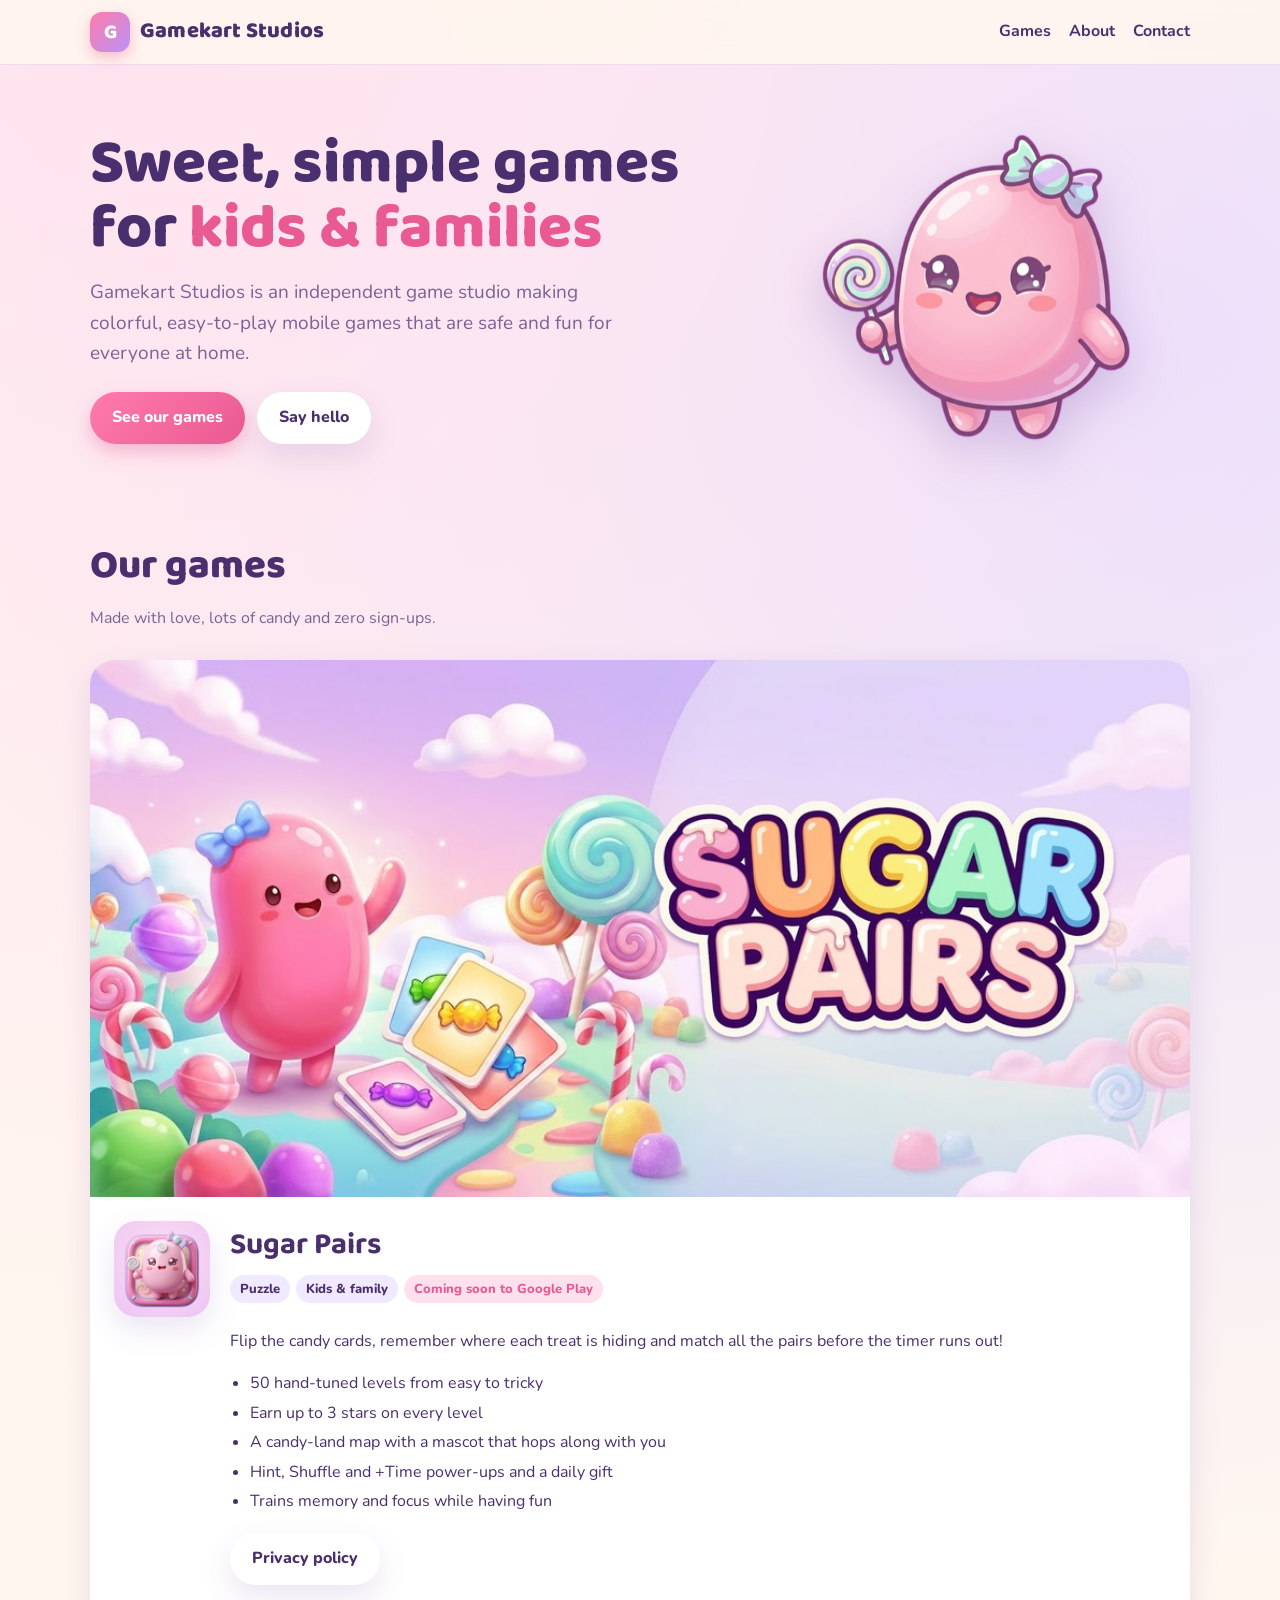
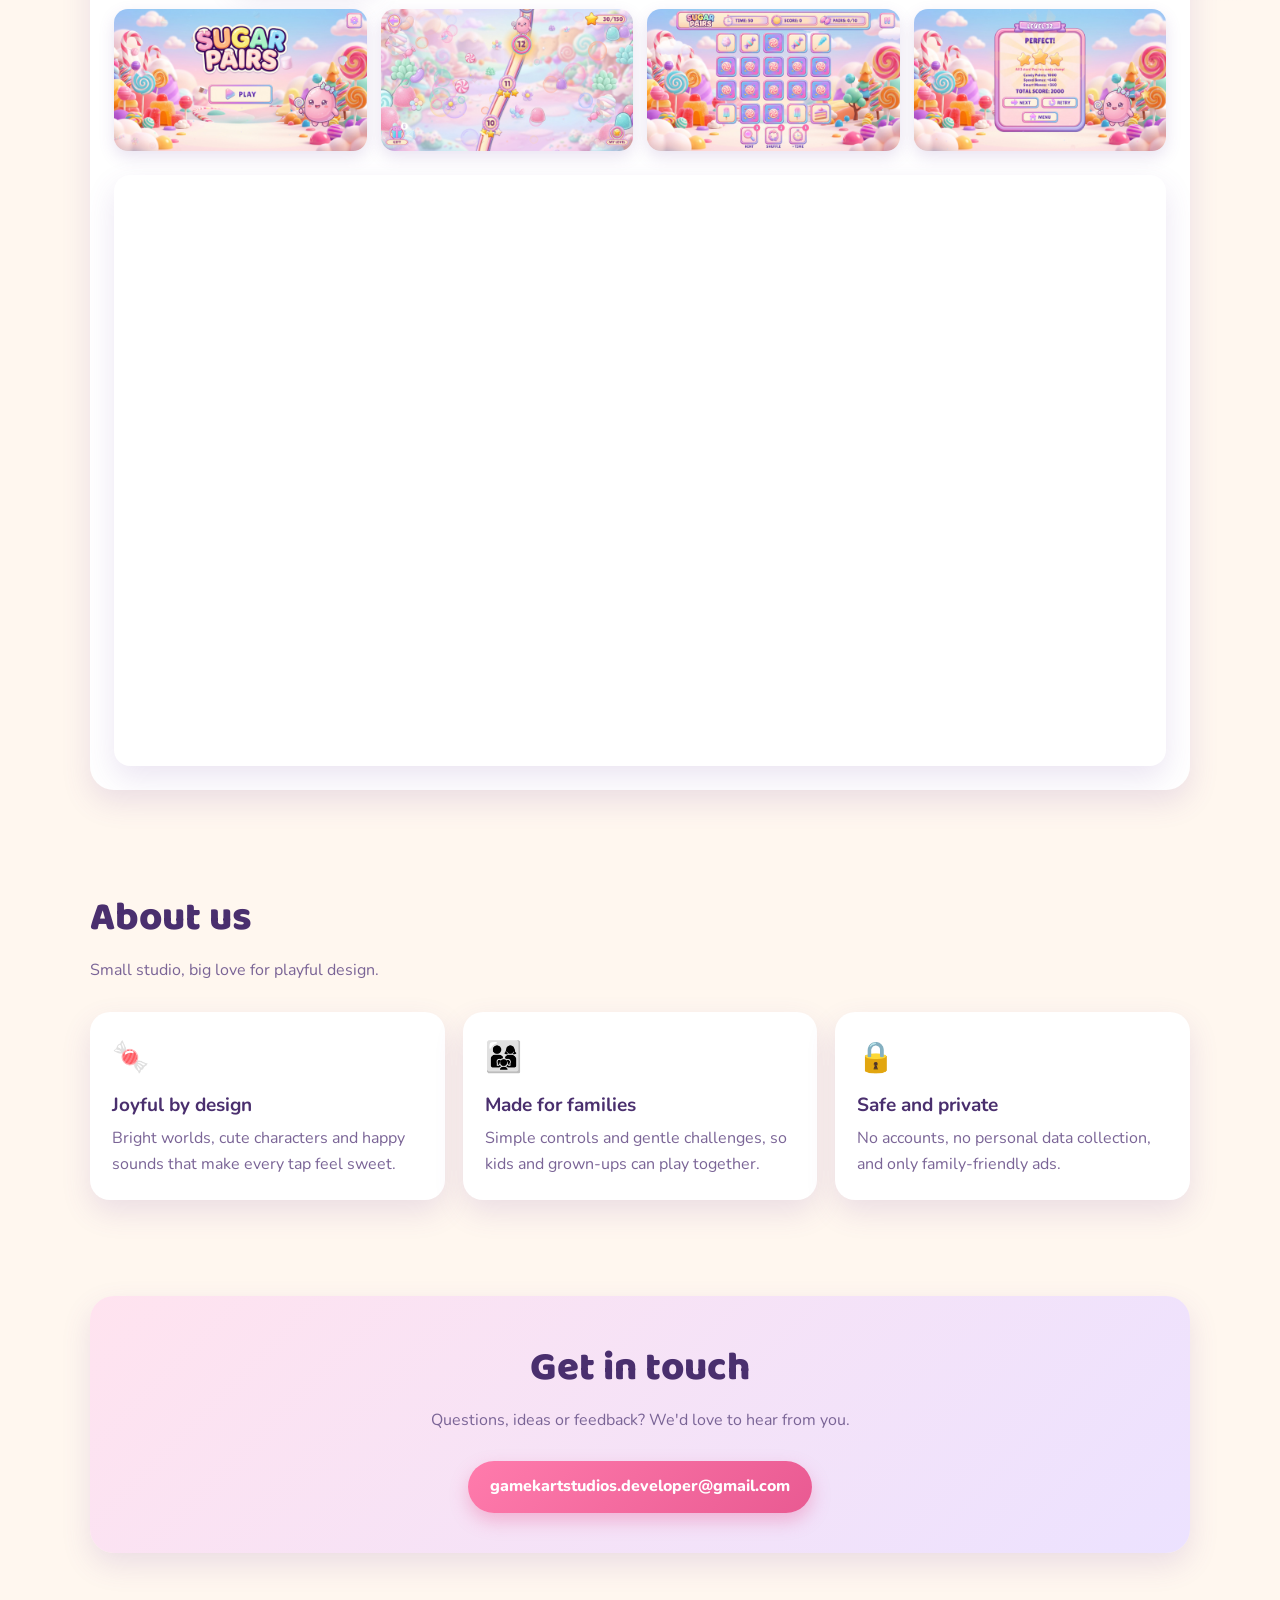
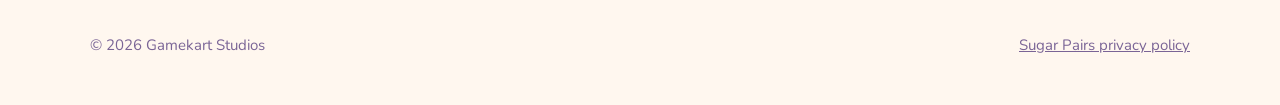
==== index.html @ 2fb1c18a "Gamekart Studios website: home, Sugar Pairs privacy policy, app-ads.txt" ====
<!doctype html>
<html lang="en">
<head>
  <meta charset="utf-8">
  <meta name="viewport" content="width=device-width, initial-scale=1">
  <title>Gamekart Studios – Sweet, simple games for families</title>
  <meta name="description" content="Gamekart Studios makes colorful, kid-friendly mobile games. Meet Sugar Pairs, a candy memory-matching game for the whole family.">
  <link rel="icon" type="image/png" href="assets/img/favicon.png">
  <link rel="preconnect" href="https://fonts.googleapis.com">
  <link rel="preconnect" href="https://fonts.gstatic.com" crossorigin>
  <link href="https://fonts.googleapis.com/css2?family=Baloo+2:wght@700;800&family=Nunito:wght@400;600;700;800&display=swap" rel="stylesheet">
  <link rel="stylesheet" href="assets/styles.css">
</head>
<body>
  <header class="site-header">
    <div class="wrap">
      <a class="brand" href="./">
        <span class="brand-mark">G</span>
        <span class="brand-name">Gamekart Studios</span>
      </a>
      <nav class="nav">
        <a href="#games">Games</a>
        <a href="#about">About</a>
        <a href="#contact">Contact</a>
      </nav>
    </div>
  </header>

  <main>
    <section class="hero">
      <div class="wrap">
        <div>
          <h1>Sweet, simple games for <span>kids &amp; families</span></h1>
          <p>Gamekart Studios is an independent game studio making colorful, easy-to-play mobile games that are safe and fun for everyone at home.</p>
          <div class="btn-row">
            <a class="btn" href="#games">See our games</a>
            <a class="btn ghost" href="#contact">Say hello</a>
          </div>
        </div>
        <img class="hero-mascot" src="assets/img/mascot.png" alt="The Sugar Pairs mascot, a cute pink candy character holding a lollipop">
      </div>
    </section>

    <section id="games">
      <div class="wrap">
        <h2 class="section-title">Our games</h2>
        <p class="section-sub">Made with love, lots of candy and zero sign-ups.</p>

        <article class="game-card">
          <img class="game-banner" src="assets/img/sugar-pairs-banner.jpg" alt="Sugar Pairs banner with the mascot in a candy land">
          <div class="game-body">
            <img class="game-icon" src="assets/img/sugar-pairs-icon.png" alt="Sugar Pairs app icon">
            <div>
              <h3>Sugar Pairs</h3>
              <span class="tag">Puzzle</span><span class="tag">Kids &amp; family</span><span class="tag soon">Coming soon to Google Play</span>
              <p>Flip the candy cards, remember where each treat is hiding and match all the pairs before the timer runs out!</p>
              <ul class="features">
                <li>50 hand-tuned levels from easy to tricky</li>
                <li>Earn up to 3 stars on every level</li>
                <li>A candy-land map with a mascot that hops along with you</li>
                <li>Hint, Shuffle and +Time power-ups and a daily gift</li>
                <li>Trains memory and focus while having fun</li>
              </ul>
              <div class="btn-row">
                <a class="btn ghost" href="sugar-pairs/privacy.html">Privacy policy</a>
              </div>
            </div>
          </div>
          <div class="shots">
            <img src="assets/img/01_MainMenu.jpg" alt="Sugar Pairs main menu" loading="lazy">
            <img src="assets/img/02_LevelMap.jpg" alt="Sugar Pairs level map" loading="lazy">
            <img src="assets/img/03_Gameplay.jpg" alt="Sugar Pairs gameplay with candy cards" loading="lazy">
            <img src="assets/img/05_ThreeStars.jpg" alt="Sugar Pairs three-star result screen" loading="lazy">
          </div>
          <div class="video">
            <div class="video-frame">
              <iframe src="https://www.youtube-nocookie.com/embed/mFRO_z-AUHQ" title="Sugar Pairs gameplay trailer" loading="lazy" allow="accelerometer; encrypted-media; gyroscope; picture-in-picture" allowfullscreen></iframe>
            </div>
          </div>
        </article>
      </div>
    </section>

    <section id="about">
      <div class="wrap">
        <h2 class="section-title">About us</h2>
        <p class="section-sub">Small studio, big love for playful design.</p>
        <div class="cards">
          <div class="mini-card">
            <div class="emoji">🍬</div>
            <h4>Joyful by design</h4>
            <p>Bright worlds, cute characters and happy sounds that make every tap feel sweet.</p>
          </div>
          <div class="mini-card">
            <div class="emoji">👨‍👩‍👧</div>
            <h4>Made for families</h4>
            <p>Simple controls and gentle challenges, so kids and grown-ups can play together.</p>
          </div>
          <div class="mini-card">
            <div class="emoji">🔒</div>
            <h4>Safe and private</h4>
            <p>No accounts, no personal data collection, and only family-friendly ads.</p>
          </div>
        </div>
      </div>
    </section>

    <section id="contact">
      <div class="wrap">
        <div class="contact">
          <h2 class="section-title">Get in touch</h2>
          <p class="section-sub">Questions, ideas or feedback? We'd love to hear from you.</p>
          <a class="btn" href="mailto:gamekartstudios.developer@gmail.com">gamekartstudios.developer@gmail.com</a>
        </div>
      </div>
    </section>
  </main>

  <footer class="site-footer">
    <div class="wrap">
      <span>© <span id="year">2026</span> Gamekart Studios</span>
      <span><a href="sugar-pairs/privacy.html">Sugar Pairs privacy policy</a></span>
    </div>
  </footer>
  <script>document.getElementById("year").textContent = new Date().getFullYear();</script>
</body>
</html>
---- assets/styles.css ----
/* Gamekart Studios — candy palette taken from Sugar Pairs */
:root {
  --cream: #fff7ef;
  --card: #ffffff;
  --ink: #4a2f6e;
  --ink-soft: #7a6496;
  --pink: #ff7bac;
  --pink-deep: #e95a92;
  --lilac: #b993f5;
  --mint: #8fe3cf;
  --sky: #9fd3ff;
  --shadow: 0 12px 30px rgba(110, 70, 160, 0.14);
  --radius: 24px;
}

* { box-sizing: border-box; }

html { scroll-behavior: smooth; }

body {
  margin: 0;
  font-family: "Nunito", system-ui, -apple-system, "Segoe UI", sans-serif;
  color: var(--ink);
  background:
    radial-gradient(circle at 10% 0%, #ffe3ef 0, transparent 40%),
    radial-gradient(circle at 90% 10%, #e9defd 0, transparent 40%),
    var(--cream);
  line-height: 1.6;
}

img { max-width: 100%; display: block; }

a { color: var(--pink-deep); }

.wrap { width: min(1100px, 100% - 32px); margin: 0 auto; }

/* Header */
.site-header {
  position: sticky; top: 0; z-index: 10;
  background: rgba(255, 247, 239, 0.85);
  backdrop-filter: blur(8px);
  border-bottom: 1px solid rgba(185, 147, 245, 0.25);
}
.site-header .wrap { display: flex; align-items: center; justify-content: space-between; gap: 16px; padding: 12px 0; }
.brand { display: flex; align-items: center; gap: 10px; text-decoration: none; color: var(--ink); }
.brand-mark {
  width: 40px; height: 40px; border-radius: 12px;
  background: linear-gradient(135deg, var(--pink), var(--lilac));
  display: grid; place-items: center; color: #fff;
  font-family: "Baloo 2", "Nunito", sans-serif; font-weight: 800; font-size: 20px;
  box-shadow: 0 6px 14px rgba(233, 90, 146, 0.35);
}
.brand-name { font-family: "Baloo 2", "Nunito", sans-serif; font-weight: 800; font-size: 22px; letter-spacing: 0.2px; }
.nav { display: flex; gap: 18px; flex-wrap: wrap; }
.nav a { color: var(--ink); text-decoration: none; font-weight: 700; }
.nav a:hover { color: var(--pink-deep); }

/* Hero */
.hero { padding: 64px 0 40px; }
.hero .wrap { display: grid; grid-template-columns: 1.2fr 0.8fr; align-items: center; gap: 32px; }
.hero h1 {
  font-family: "Baloo 2", "Nunito", sans-serif; font-weight: 800;
  font-size: clamp(36px, 6vw, 62px); line-height: 1.05; margin: 0 0 16px;
}
.hero h1 span { color: var(--pink-deep); }
.hero p { font-size: 19px; color: var(--ink-soft); margin: 0 0 24px; max-width: 540px; }
.hero-mascot { justify-self: center; width: min(320px, 70vw); animation: bob 3.2s ease-in-out infinite; filter: drop-shadow(0 18px 24px rgba(110, 70, 160, 0.25)); }
@keyframes bob { 0%, 100% { transform: translateY(0) rotate(-2deg); } 50% { transform: translateY(-12px) rotate(2deg); } }

.btn {
  display: inline-flex; align-items: center; gap: 8px;
  padding: 13px 22px; border-radius: 999px; text-decoration: none; font-weight: 800;
  background: linear-gradient(135deg, var(--pink), var(--pink-deep)); color: #fff;
  box-shadow: 0 8px 18px rgba(233, 90, 146, 0.35);
}
.btn.ghost { background: #fff; color: var(--ink); box-shadow: var(--shadow); }
.btn-row { display: flex; gap: 12px; flex-wrap: wrap; }

/* Sections */
section { padding: 48px 0; }
.section-title { font-family: "Baloo 2", "Nunito", sans-serif; font-weight: 800; font-size: clamp(28px, 4vw, 40px); margin: 0 0 8px; }
.section-sub { color: var(--ink-soft); margin: 0 0 28px; }

/* Game card */
.game-card {
  background: var(--card); border-radius: var(--radius); box-shadow: var(--shadow);
  overflow: hidden;
}
.game-banner { width: 100%; aspect-ratio: 1024 / 500; object-fit: cover; }
.game-body { padding: 24px; display: grid; grid-template-columns: auto 1fr; gap: 20px; align-items: start; }
.game-icon { width: 96px; height: 96px; border-radius: 22px; box-shadow: var(--shadow); }
.game-body h3 { font-family: "Baloo 2", "Nunito", sans-serif; font-size: 30px; margin: 0; }
.tag { display: inline-block; font-size: 13px; font-weight: 800; padding: 4px 10px; border-radius: 999px; background: #f1e9ff; color: var(--ink); margin: 6px 6px 10px 0; }
.tag.soon { background: #ffe1ee; color: var(--pink-deep); }
.features { margin: 8px 0 18px; padding-left: 20px; }
.features li { margin: 4px 0; }

.shots { display: grid; grid-template-columns: repeat(4, 1fr); gap: 14px; padding: 0 24px 24px; }
.shots img { border-radius: 14px; box-shadow: 0 6px 16px rgba(110, 70, 160, 0.15); aspect-ratio: 16 / 9; object-fit: cover; }

.video { padding: 0 24px 24px; }
.video-frame { position: relative; width: 100%; aspect-ratio: 16 / 9; border-radius: 16px; overflow: hidden; box-shadow: var(--shadow); }
.video-frame iframe { position: absolute; inset: 0; width: 100%; height: 100%; border: 0; }

/* About / contact */
.cards { display: grid; grid-template-columns: repeat(3, 1fr); gap: 18px; }
.mini-card { background: var(--card); border-radius: 20px; padding: 22px; box-shadow: var(--shadow); }
.mini-card .emoji { font-size: 30px; }
.mini-card h4 { margin: 8px 0 6px; font-size: 19px; }
.mini-card p { margin: 0; color: var(--ink-soft); }

.contact { text-align: center; background: linear-gradient(135deg, #ffe3ef, #ece2ff); border-radius: var(--radius); padding: 40px 24px; box-shadow: var(--shadow); }

/* Policy page */
.policy { background: var(--card); border-radius: var(--radius); box-shadow: var(--shadow); padding: clamp(22px, 4vw, 44px); margin: 40px auto; max-width: 860px; }
.policy h1 { font-family: "Baloo 2", "Nunito", sans-serif; margin-top: 0; line-height: 1.15; }
.policy h2 { font-size: 21px; margin: 28px 0 8px; }
.policy .updated { color: var(--ink-soft); margin-top: -8px; }

/* Footer */
.site-footer { padding: 32px 0 48px; color: var(--ink-soft); font-size: 15px; }
.site-footer .wrap { display: flex; justify-content: space-between; gap: 12px; flex-wrap: wrap; }
.site-footer a { color: var(--ink-soft); }

@media (max-width: 820px) {
  .hero { padding-top: 36px; }
  .hero .wrap { grid-template-columns: 1fr; text-align: center; }
  .hero p { margin-left: auto; margin-right: auto; }
  .btn-row { justify-content: center; }
  .hero-mascot { order: -1; width: min(220px, 60vw); }
  .shots { grid-template-columns: repeat(2, 1fr); }
  .cards { grid-template-columns: 1fr; }
  .game-body { grid-template-columns: 1fr; }
  .nav { gap: 12px; font-size: 15px; }
}
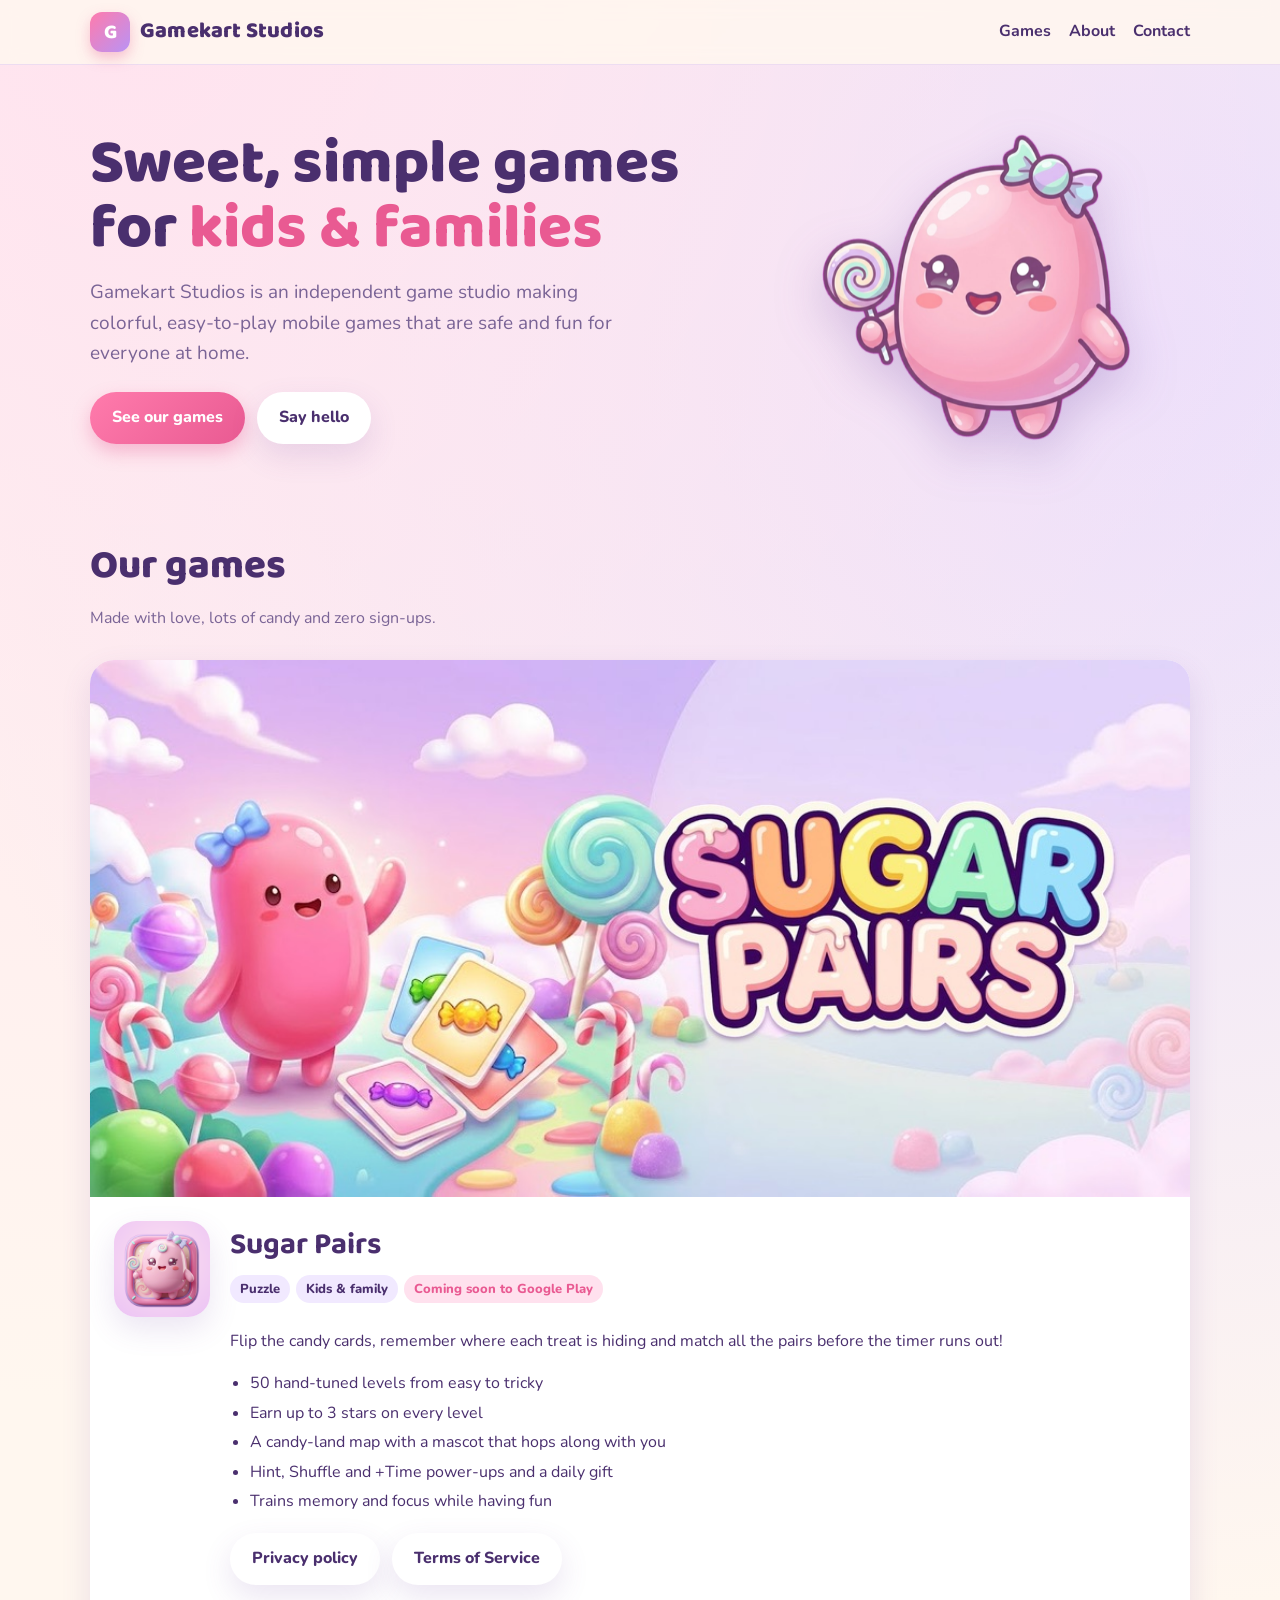
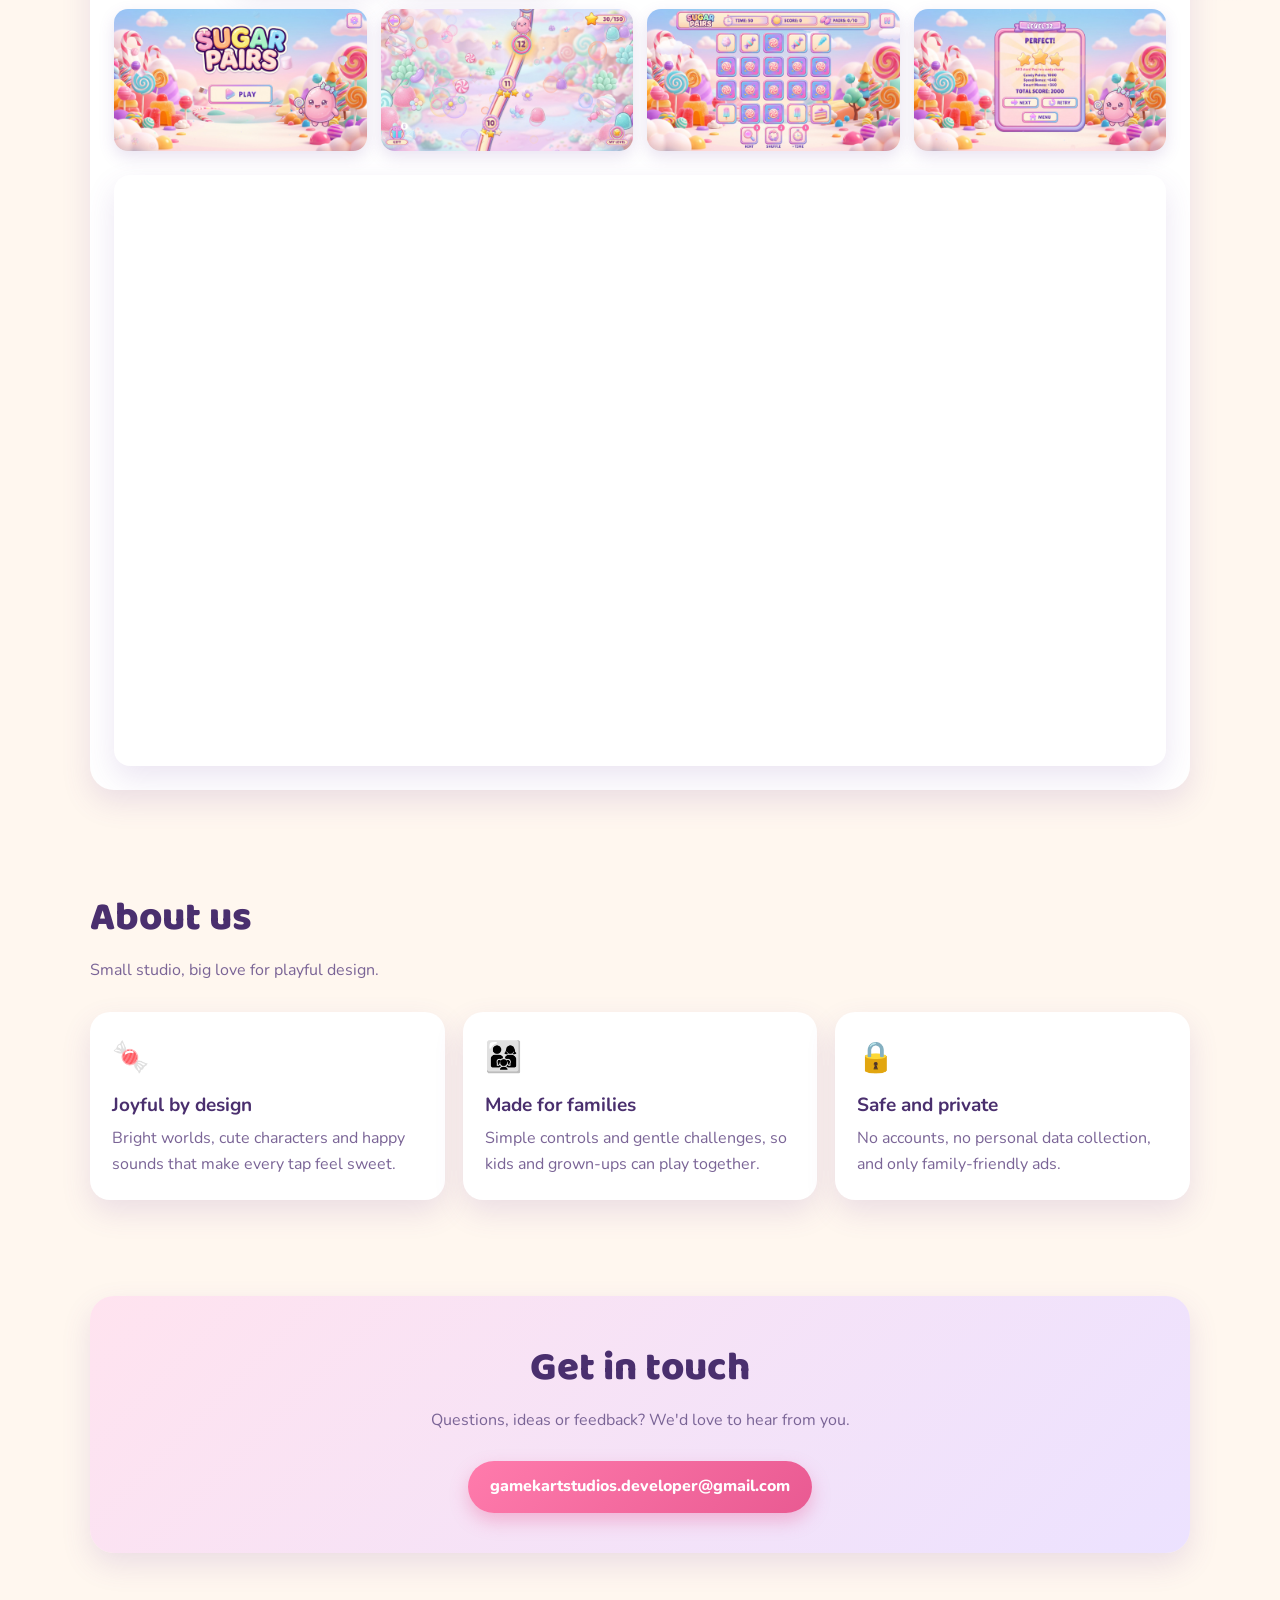
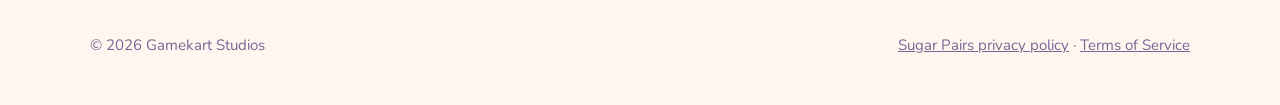
==== commit 7284075f: "Add Sugar Pairs Terms of Service page and links Co-Authored-By: Claude Opus 5.5 <noreply@anthropic.c" ====
--- a/index.html
+++ b/index.html
@@ -2,6 +2,7 @@
 <html lang="en">
 <head>
   <meta charset="utf-8">
+  <meta name="google-site-verification" content="hZ0fvS8iLny_LInIu61l5qGoiHWIPhAMAmMcUAgMQhY" />
   <meta name="viewport" content="width=device-width, initial-scale=1">
   <title>Gamekart Studios – Sweet, simple games for families</title>
   <meta name="description" content="Gamekart Studios makes colorful, kid-friendly mobile games. Meet Sugar Pairs, a candy memory-matching game for the whole family.">
@@ -63,6 +64,7 @@
               </ul>
               <div class="btn-row">
                 <a class="btn ghost" href="sugar-pairs/privacy.html">Privacy policy</a>
+                <a class="btn ghost" href="sugar-pairs/terms.html">Terms of Service</a>
               </div>
             </div>
           </div>
@@ -119,7 +121,7 @@
   <footer class="site-footer">
     <div class="wrap">
       <span>© <span id="year">2026</span> Gamekart Studios</span>
-      <span><a href="sugar-pairs/privacy.html">Sugar Pairs privacy policy</a></span>
+      <span><a href="sugar-pairs/privacy.html">Sugar Pairs privacy policy</a> · <a href="sugar-pairs/terms.html">Terms of Service</a></span>
     </div>
   </footer>
   <script>document.getElementById("year").textContent = new Date().getFullYear();</script>
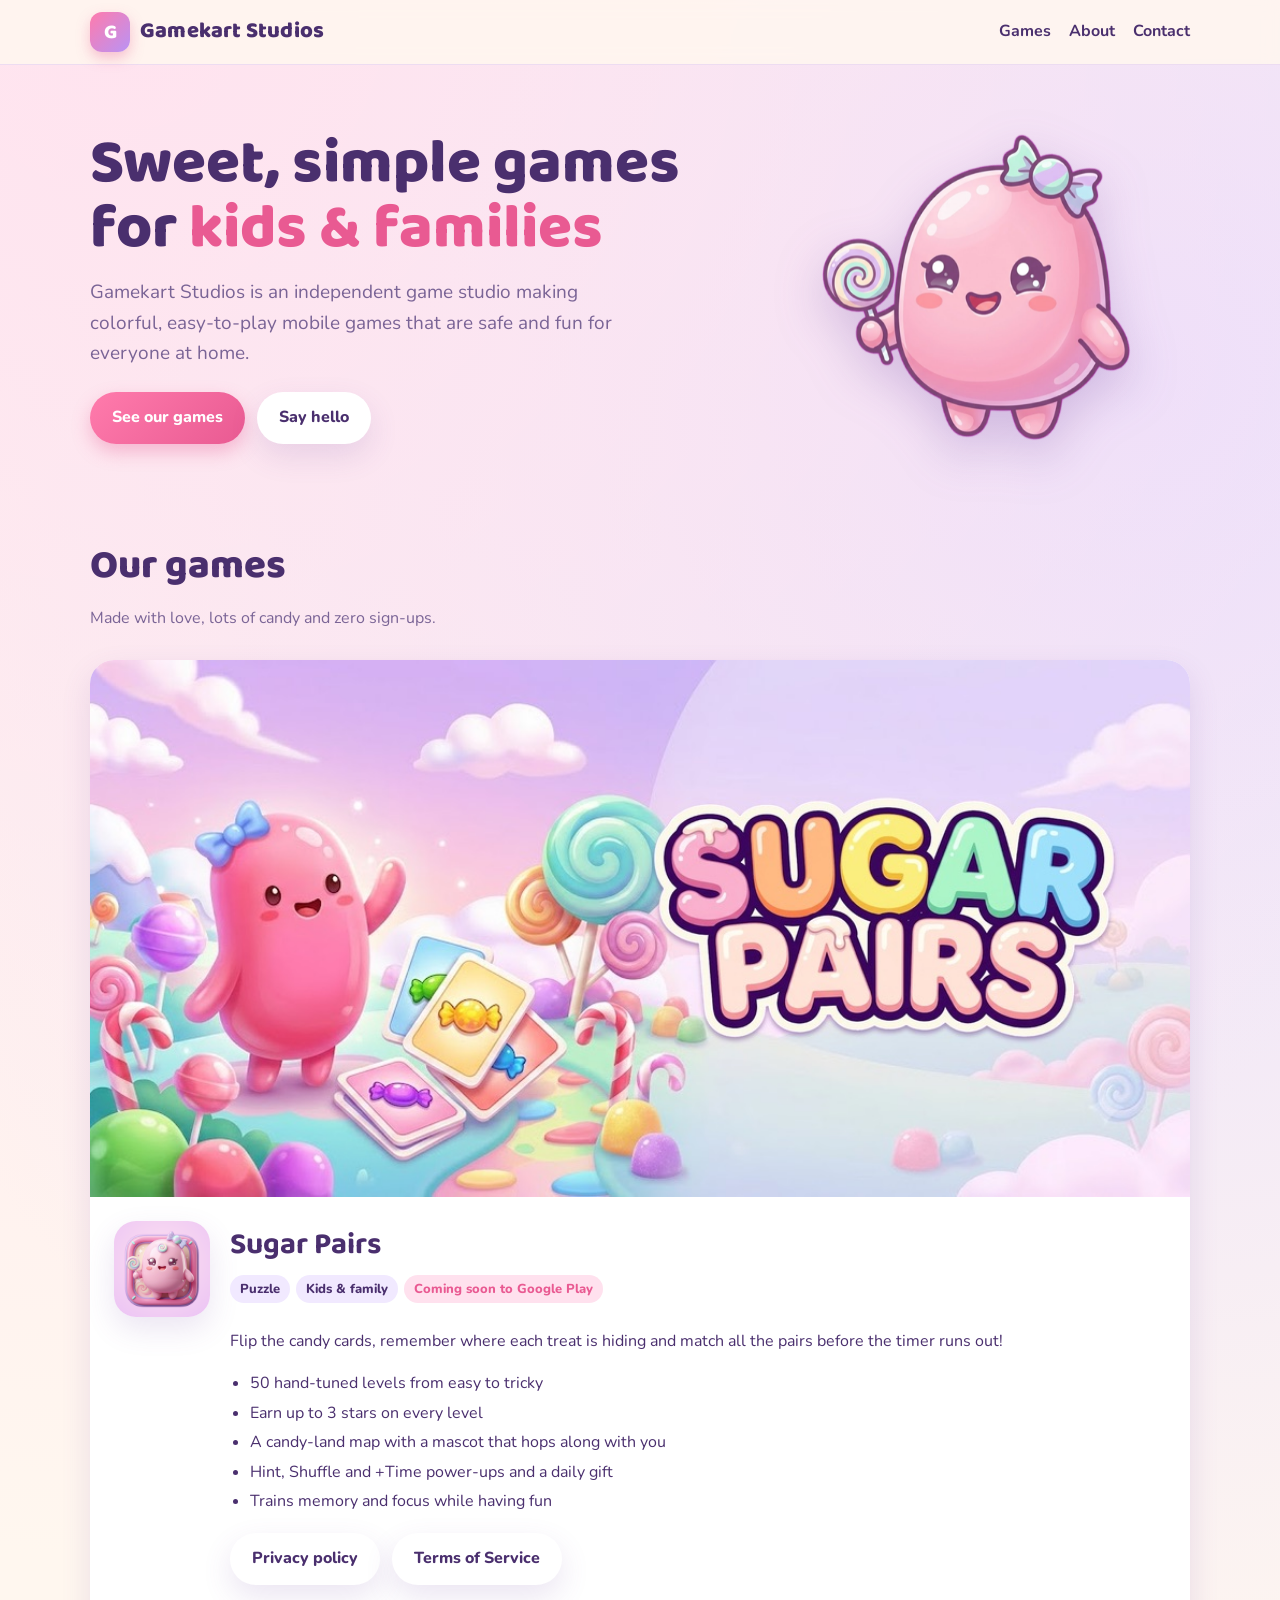
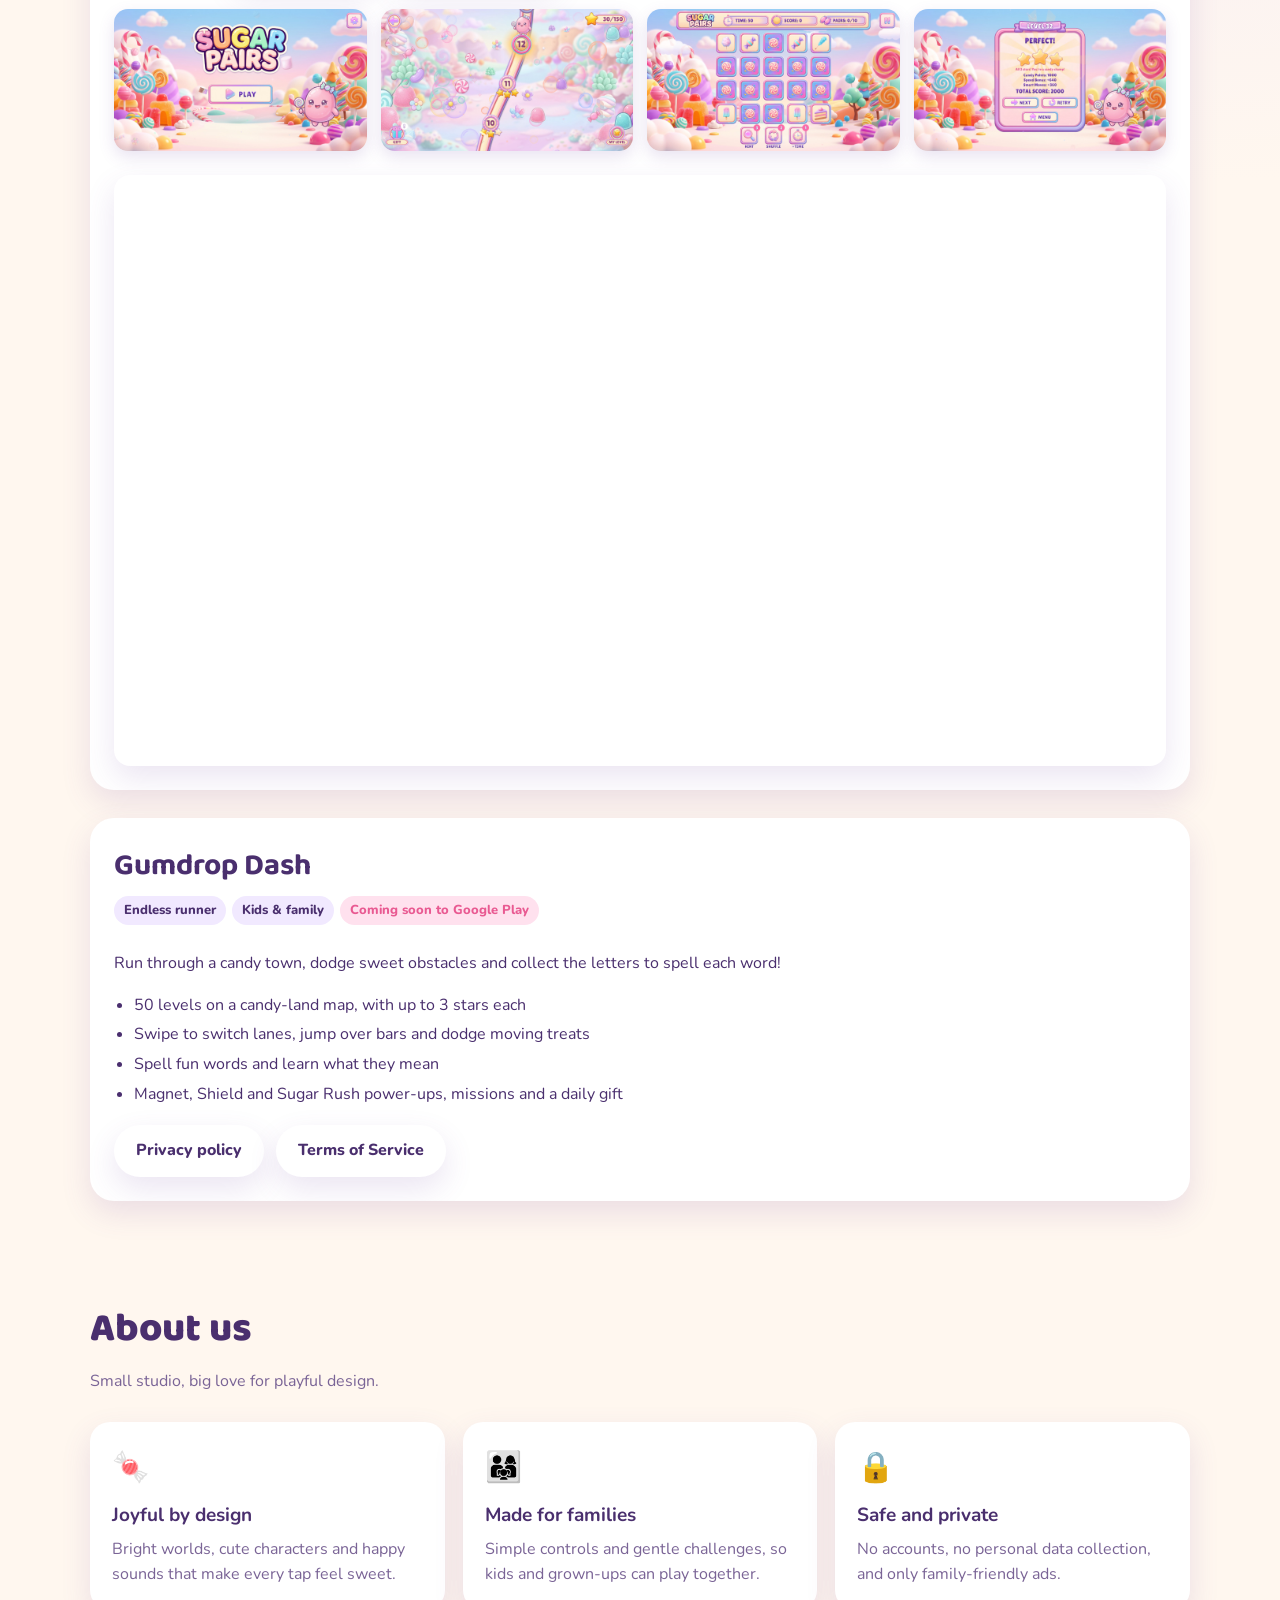
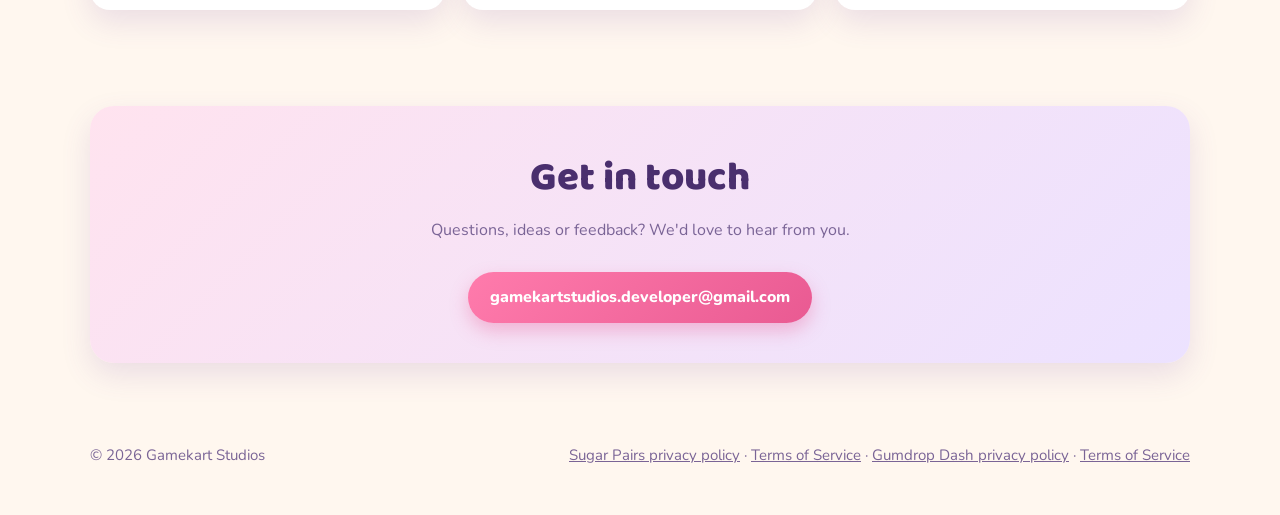
==== commit 9475f267: "Add Gumdrop Dash privacy policy, terms and home page card Co-Authored-By: Claude Opus 5.5 <noreply@a" ====
--- a/index.html
+++ b/index.html
@@ -80,6 +80,26 @@
             </div>
           </div>
         </article>
+
+        <article class="game-card" style="margin-top:28px">
+          <div class="game-body">
+            <div>
+              <h3>Gumdrop Dash</h3>
+              <span class="tag">Endless runner</span><span class="tag">Kids &amp; family</span><span class="tag soon">Coming soon to Google Play</span>
+              <p>Run through a candy town, dodge sweet obstacles and collect the letters to spell each word!</p>
+              <ul class="features">
+                <li>50 levels on a candy-land map, with up to 3 stars each</li>
+                <li>Swipe to switch lanes, jump over bars and dodge moving treats</li>
+                <li>Spell fun words and learn what they mean</li>
+                <li>Magnet, Shield and Sugar Rush power-ups, missions and a daily gift</li>
+              </ul>
+              <div class="btn-row">
+                <a class="btn ghost" href="gumdrop-dash/privacy.html">Privacy policy</a>
+                <a class="btn ghost" href="gumdrop-dash/terms.html">Terms of Service</a>
+              </div>
+            </div>
+          </div>
+        </article>
       </div>
     </section>
 
@@ -121,7 +141,7 @@
   <footer class="site-footer">
     <div class="wrap">
       <span>© <span id="year">2026</span> Gamekart Studios</span>
-      <span><a href="sugar-pairs/privacy.html">Sugar Pairs privacy policy</a> · <a href="sugar-pairs/terms.html">Terms of Service</a></span>
+      <span><a href="sugar-pairs/privacy.html">Sugar Pairs privacy policy</a> · <a href="sugar-pairs/terms.html">Terms of Service</a> · <a href="gumdrop-dash/privacy.html">Gumdrop Dash privacy policy</a> · <a href="gumdrop-dash/terms.html">Terms of Service</a></span>
     </div>
   </footer>
   <script>document.getElementById("year").textContent = new Date().getFullYear();</script>
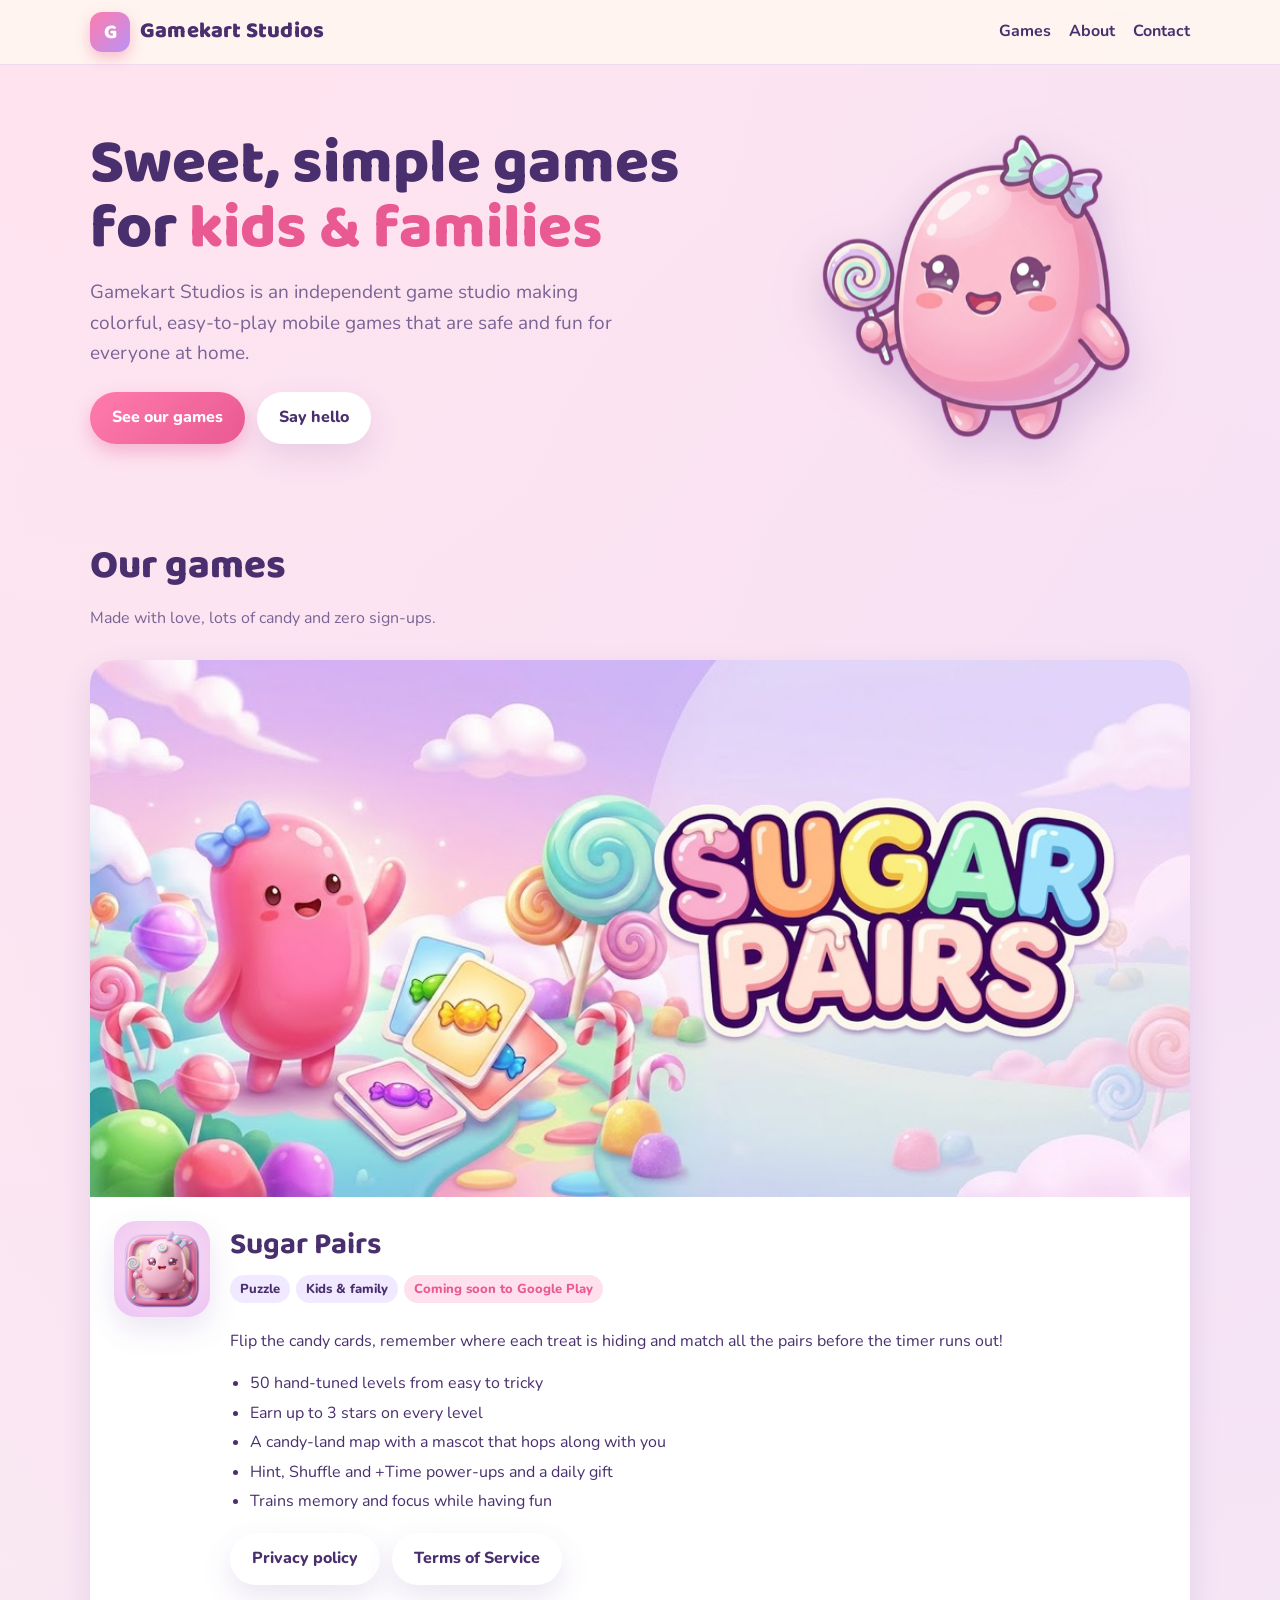
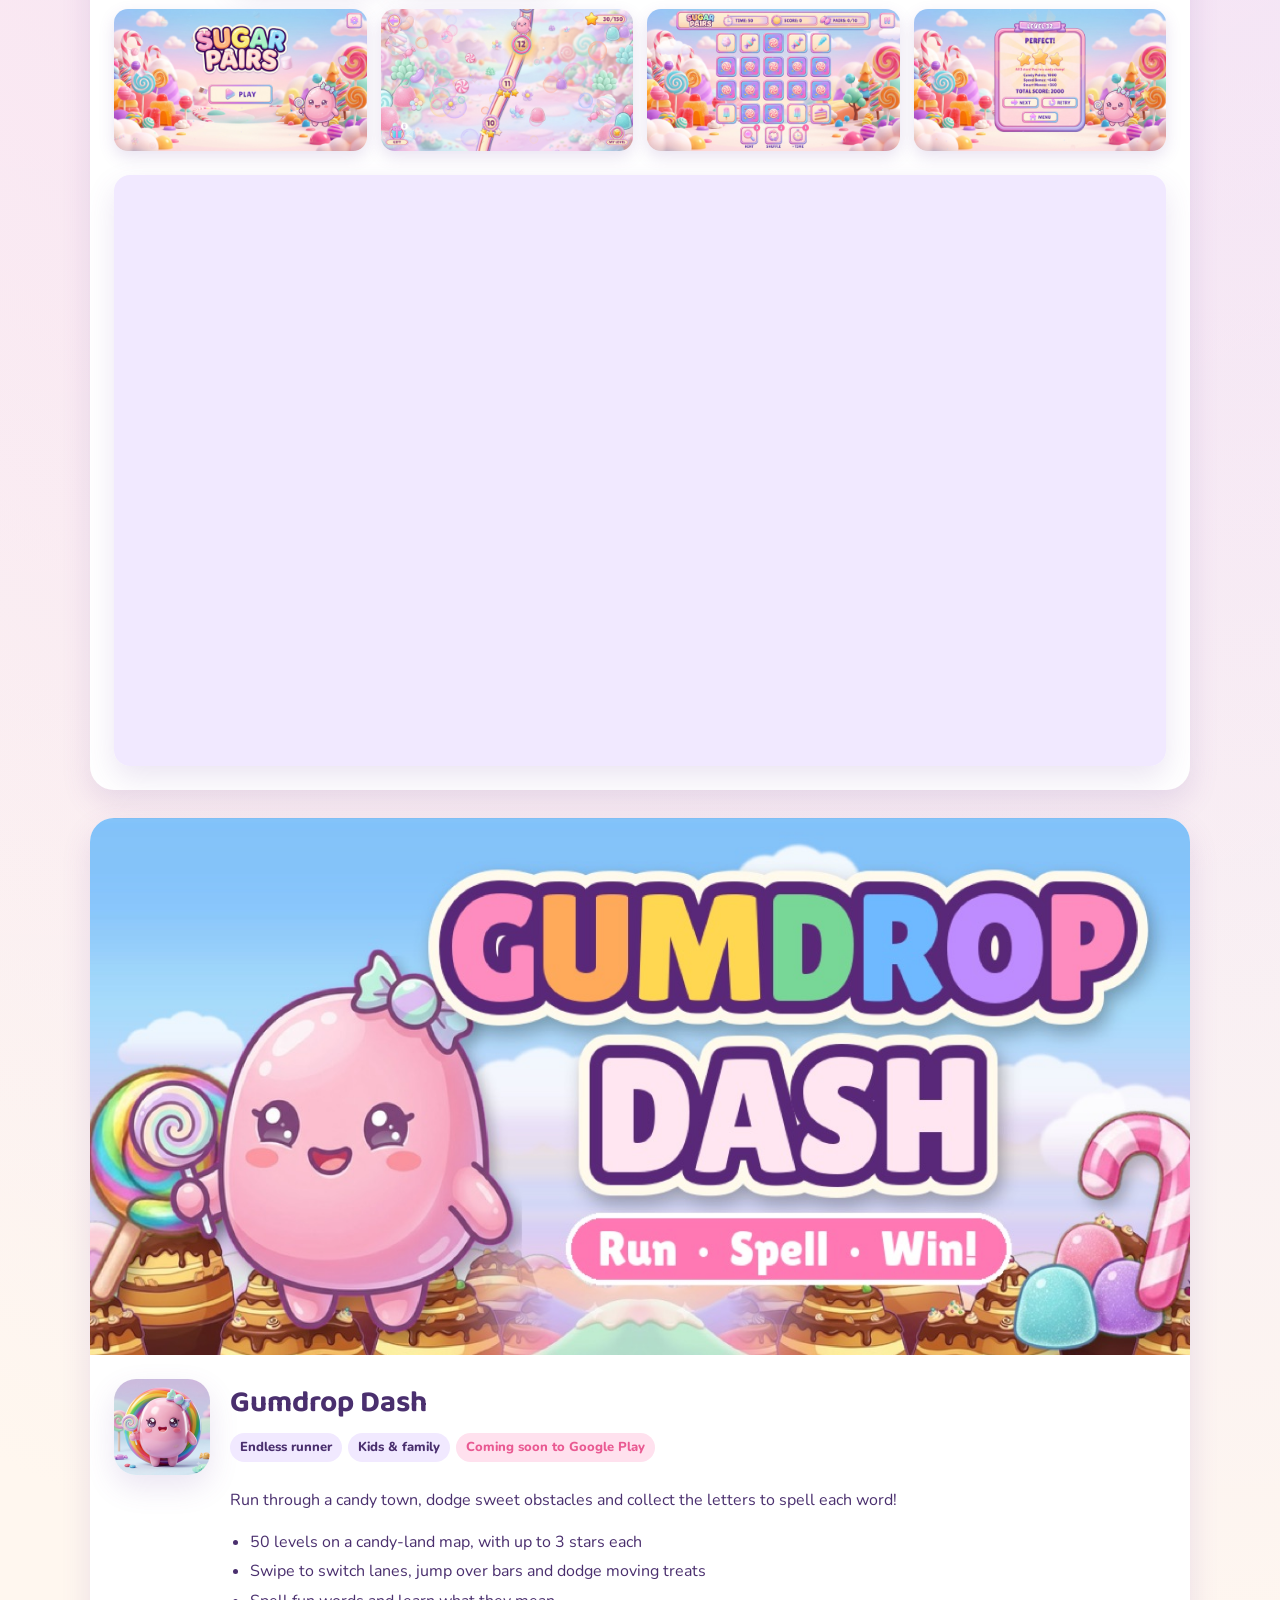
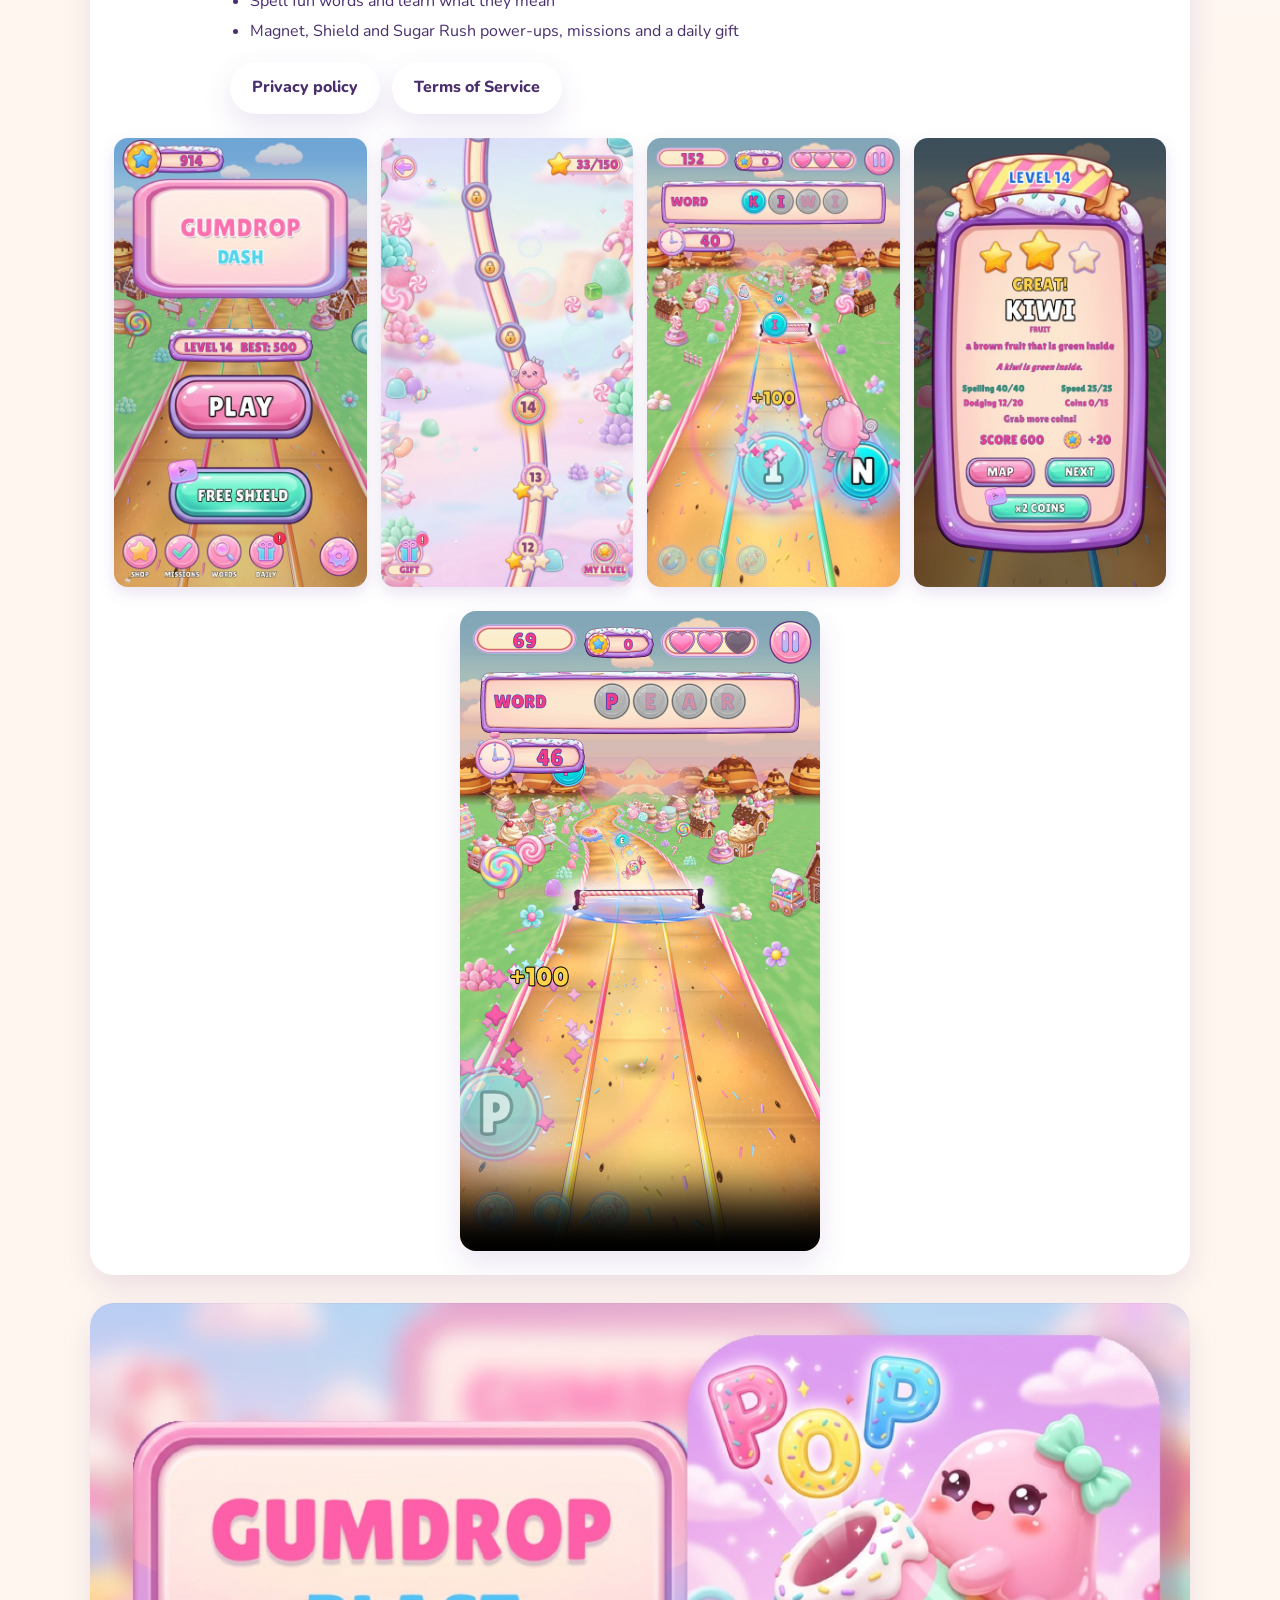
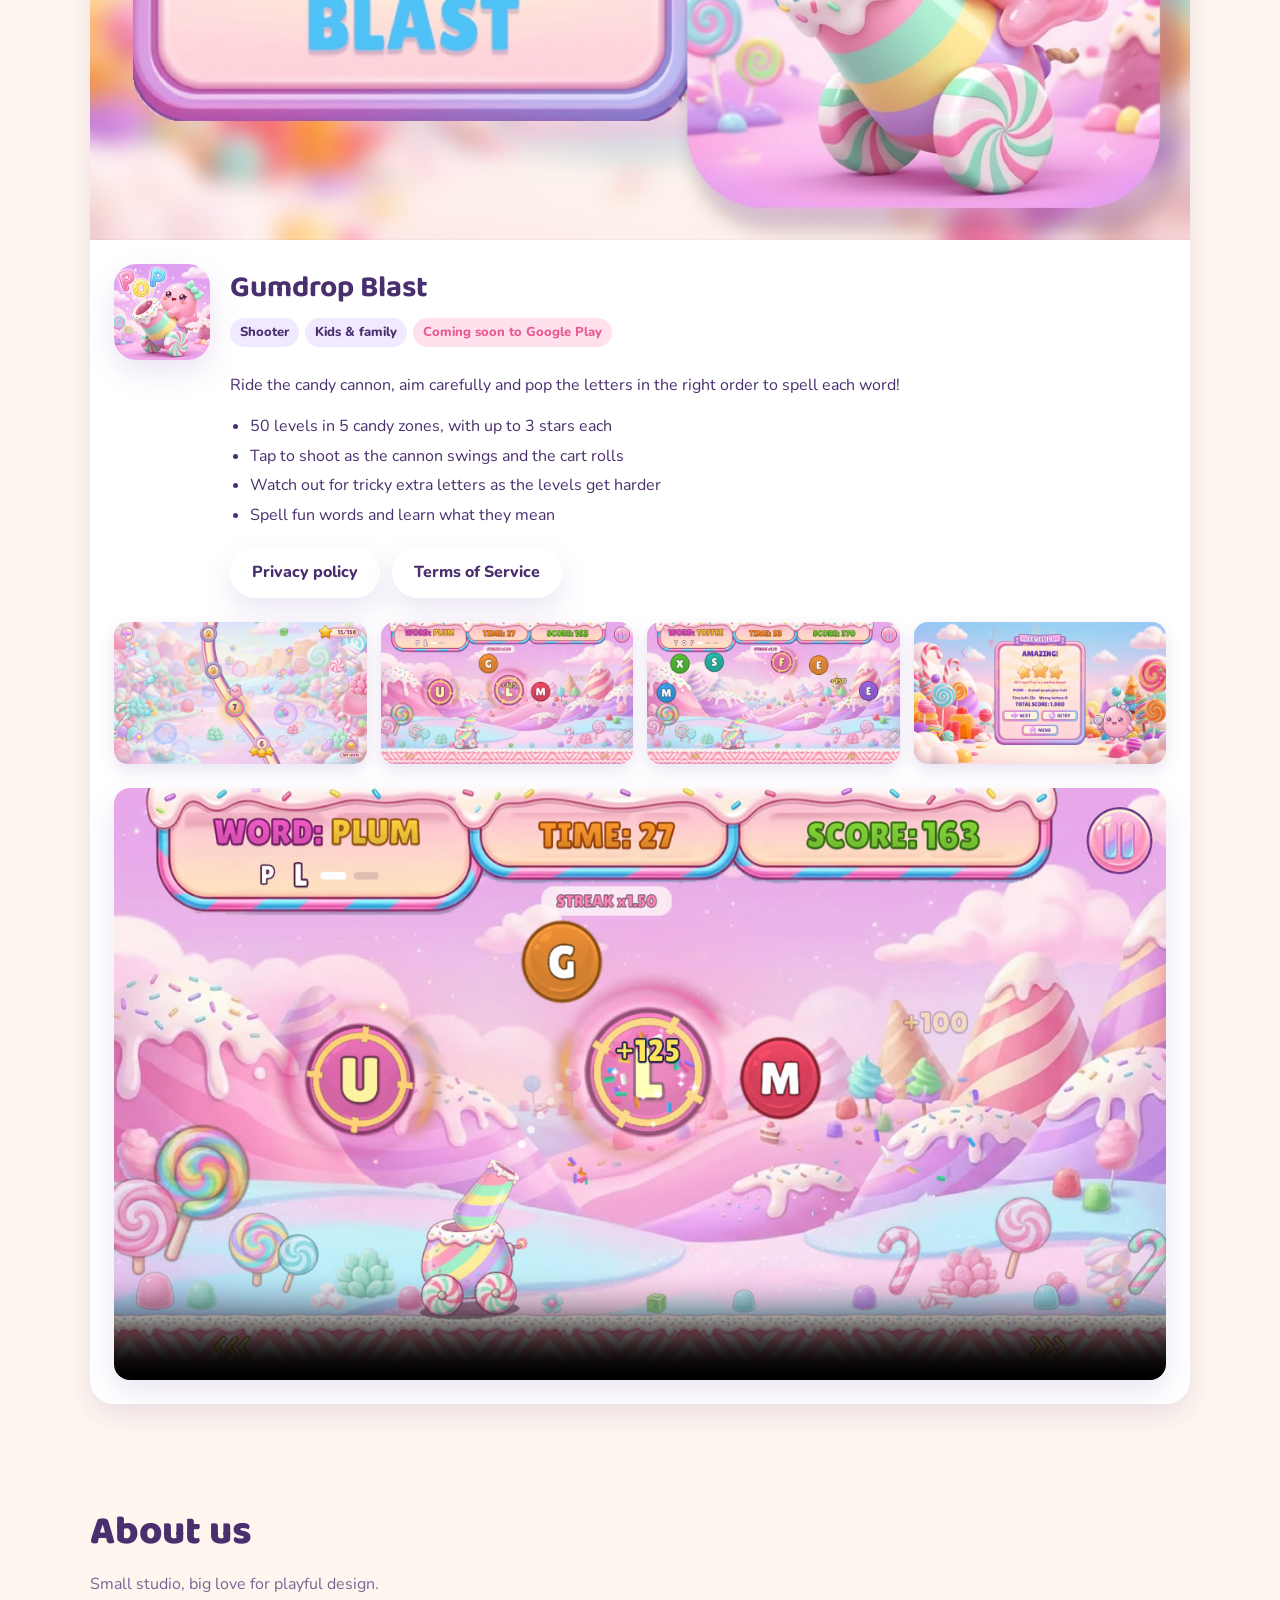
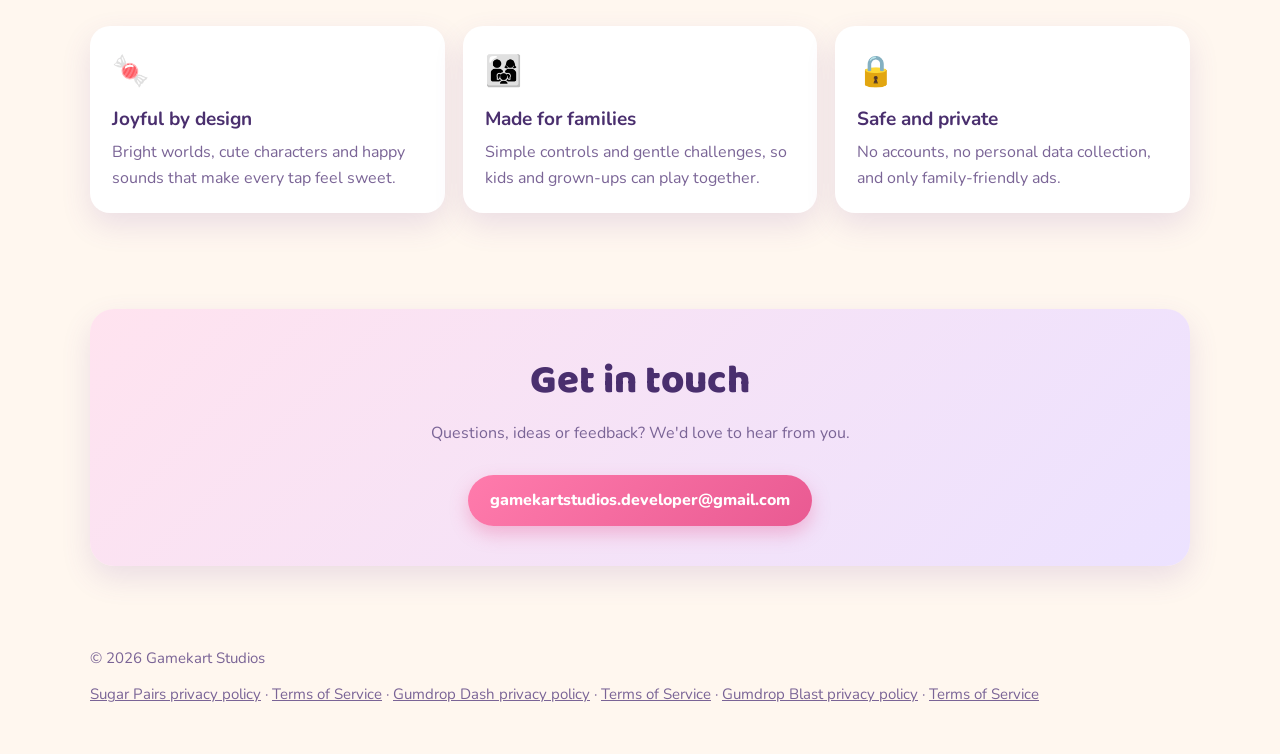
==== commit f27e24b0: "Add Gumdrop Blast pages and card; add Gumdrop Dash banner, screenshots and gameplay videos Co-Author" ====
--- a/index.html
+++ b/index.html
@@ -82,7 +82,9 @@
         </article>
 
         <article class="game-card" style="margin-top:28px">
+          <img class="game-banner" src="assets/img/gumdrop-dash-banner.jpg" alt="Gumdrop Dash banner with the mascot running through candy town">
           <div class="game-body">
+            <img class="game-icon" src="assets/img/gumdrop-dash-icon.png" alt="Gumdrop Dash app icon">
             <div>
               <h3>Gumdrop Dash</h3>
               <span class="tag">Endless runner</span><span class="tag">Kids &amp; family</span><span class="tag soon">Coming soon to Google Play</span>
@@ -97,6 +99,50 @@
                 <a class="btn ghost" href="gumdrop-dash/privacy.html">Privacy policy</a>
                 <a class="btn ghost" href="gumdrop-dash/terms.html">Terms of Service</a>
               </div>
+            </div>
+          </div>
+          <div class="shots portrait">
+            <img src="assets/img/dash_01_MainMenu.jpg" alt="Gumdrop Dash main menu" loading="lazy">
+            <img src="assets/img/dash_02_LevelMap.jpg" alt="Gumdrop Dash level map" loading="lazy">
+            <img src="assets/img/dash_04_Gameplay.jpg" alt="Gumdrop Dash gameplay in candy town" loading="lazy">
+            <img src="assets/img/dash_06_LevelComplete.jpg" alt="Gumdrop Dash level complete screen" loading="lazy">
+          </div>
+          <div class="video">
+            <div class="video-frame portrait">
+              <video src="assets/video/gumdrop-dash.mp4" poster="assets/video/gumdrop-dash-poster.jpg" controls muted playsinline preload="none" title="Gumdrop Dash gameplay"></video>
+            </div>
+          </div>
+        </article>
+
+        <article class="game-card" style="margin-top:28px">
+          <img class="game-banner" src="assets/img/gumdrop-blast-banner.jpg" alt="Gumdrop Blast banner with the mascot on the candy cannon">
+          <div class="game-body">
+            <img class="game-icon" src="assets/img/gumdrop-blast-icon.png" alt="Gumdrop Blast app icon">
+            <div>
+              <h3>Gumdrop Blast</h3>
+              <span class="tag">Shooter</span><span class="tag">Kids &amp; family</span><span class="tag soon">Coming soon to Google Play</span>
+              <p>Ride the candy cannon, aim carefully and pop the letters in the right order to spell each word!</p>
+              <ul class="features">
+                <li>50 levels in 5 candy zones, with up to 3 stars each</li>
+                <li>Tap to shoot as the cannon swings and the cart rolls</li>
+                <li>Watch out for tricky extra letters as the levels get harder</li>
+                <li>Spell fun words and learn what they mean</li>
+              </ul>
+              <div class="btn-row">
+                <a class="btn ghost" href="gumdrop-blast/privacy.html">Privacy policy</a>
+                <a class="btn ghost" href="gumdrop-blast/terms.html">Terms of Service</a>
+              </div>
+            </div>
+          </div>
+          <div class="shots">
+            <img src="assets/img/blast_02_LevelMap.jpg" alt="Gumdrop Blast level map" loading="lazy">
+            <img src="assets/img/blast_04_Gameplay.jpg" alt="Gumdrop Blast gameplay, popping the letters of PLUM" loading="lazy">
+            <img src="assets/img/blast_05_RepeatedLetters.jpg" alt="Gumdrop Blast gameplay spelling TOFFEE" loading="lazy">
+            <img src="assets/img/blast_06_WordMeaning.jpg" alt="Gumdrop Blast result card with the word and its meaning" loading="lazy">
+          </div>
+          <div class="video">
+            <div class="video-frame">
+              <video src="assets/video/gumdrop-blast.mp4" poster="assets/video/gumdrop-blast-poster.jpg" controls muted playsinline preload="none" title="Gumdrop Blast gameplay"></video>
             </div>
           </div>
         </article>
@@ -141,7 +187,7 @@
   <footer class="site-footer">
     <div class="wrap">
       <span>© <span id="year">2026</span> Gamekart Studios</span>
-      <span><a href="sugar-pairs/privacy.html">Sugar Pairs privacy policy</a> · <a href="sugar-pairs/terms.html">Terms of Service</a> · <a href="gumdrop-dash/privacy.html">Gumdrop Dash privacy policy</a> · <a href="gumdrop-dash/terms.html">Terms of Service</a></span>
+      <span><a href="sugar-pairs/privacy.html">Sugar Pairs privacy policy</a> · <a href="sugar-pairs/terms.html">Terms of Service</a> · <a href="gumdrop-dash/privacy.html">Gumdrop Dash privacy policy</a> · <a href="gumdrop-dash/terms.html">Terms of Service</a> · <a href="gumdrop-blast/privacy.html">Gumdrop Blast privacy policy</a> · <a href="gumdrop-blast/terms.html">Terms of Service</a></span>
     </div>
   </footer>
   <script>document.getElementById("year").textContent = new Date().getFullYear();</script>
--- a/assets/styles.css
+++ b/assets/styles.css
@@ -97,10 +97,12 @@
 
 .shots { display: grid; grid-template-columns: repeat(4, 1fr); gap: 14px; padding: 0 24px 24px; }
 .shots img { border-radius: 14px; box-shadow: 0 6px 16px rgba(110, 70, 160, 0.15); aspect-ratio: 16 / 9; object-fit: cover; }
+.shots.portrait img { aspect-ratio: 9 / 16; }
 
 .video { padding: 0 24px 24px; }
 .video-frame { position: relative; width: 100%; aspect-ratio: 16 / 9; border-radius: 16px; overflow: hidden; box-shadow: var(--shadow); }
-.video-frame iframe { position: absolute; inset: 0; width: 100%; height: 100%; border: 0; }
+.video-frame.portrait { aspect-ratio: 9 / 16; max-width: 360px; margin: 0 auto; }
+.video-frame iframe, .video-frame video { position: absolute; inset: 0; width: 100%; height: 100%; border: 0; object-fit: cover; background: #f1e9ff; }
 
 /* About / contact */
 .cards { display: grid; grid-template-columns: repeat(3, 1fr); gap: 18px; }
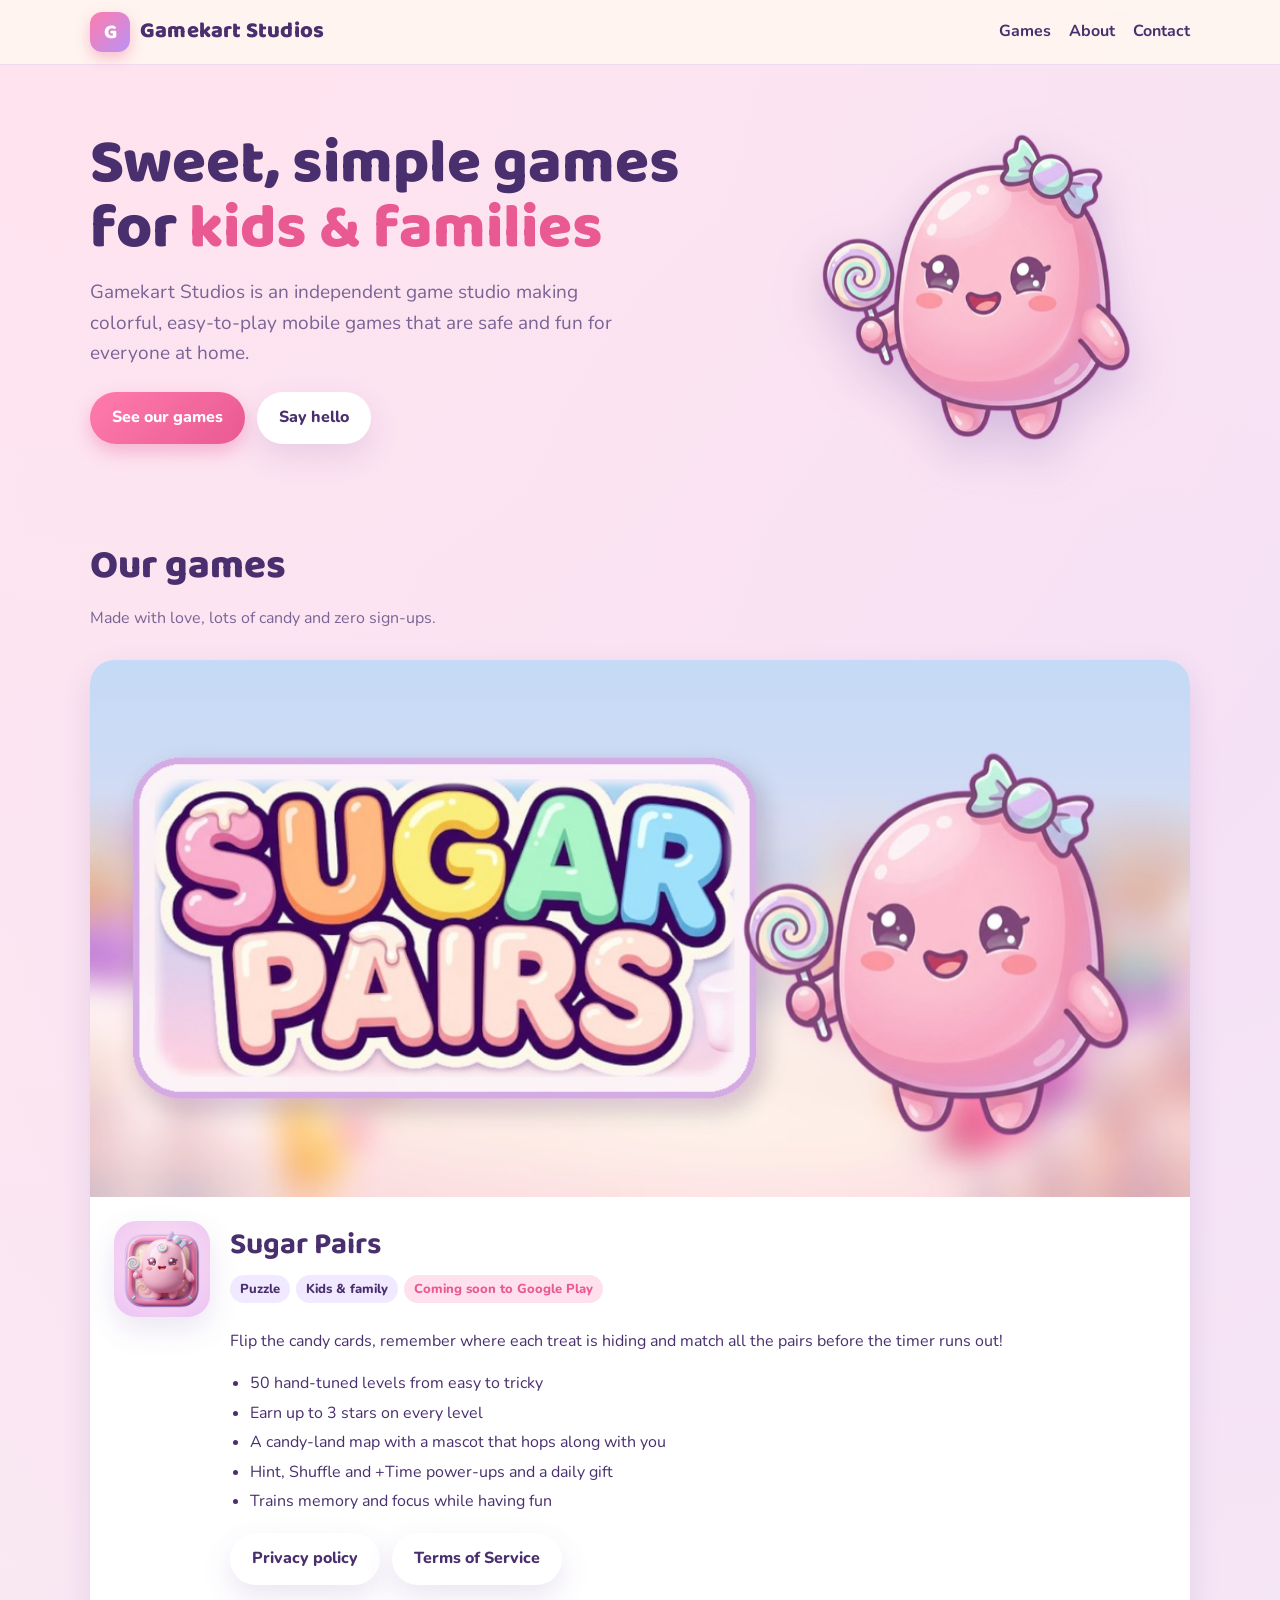
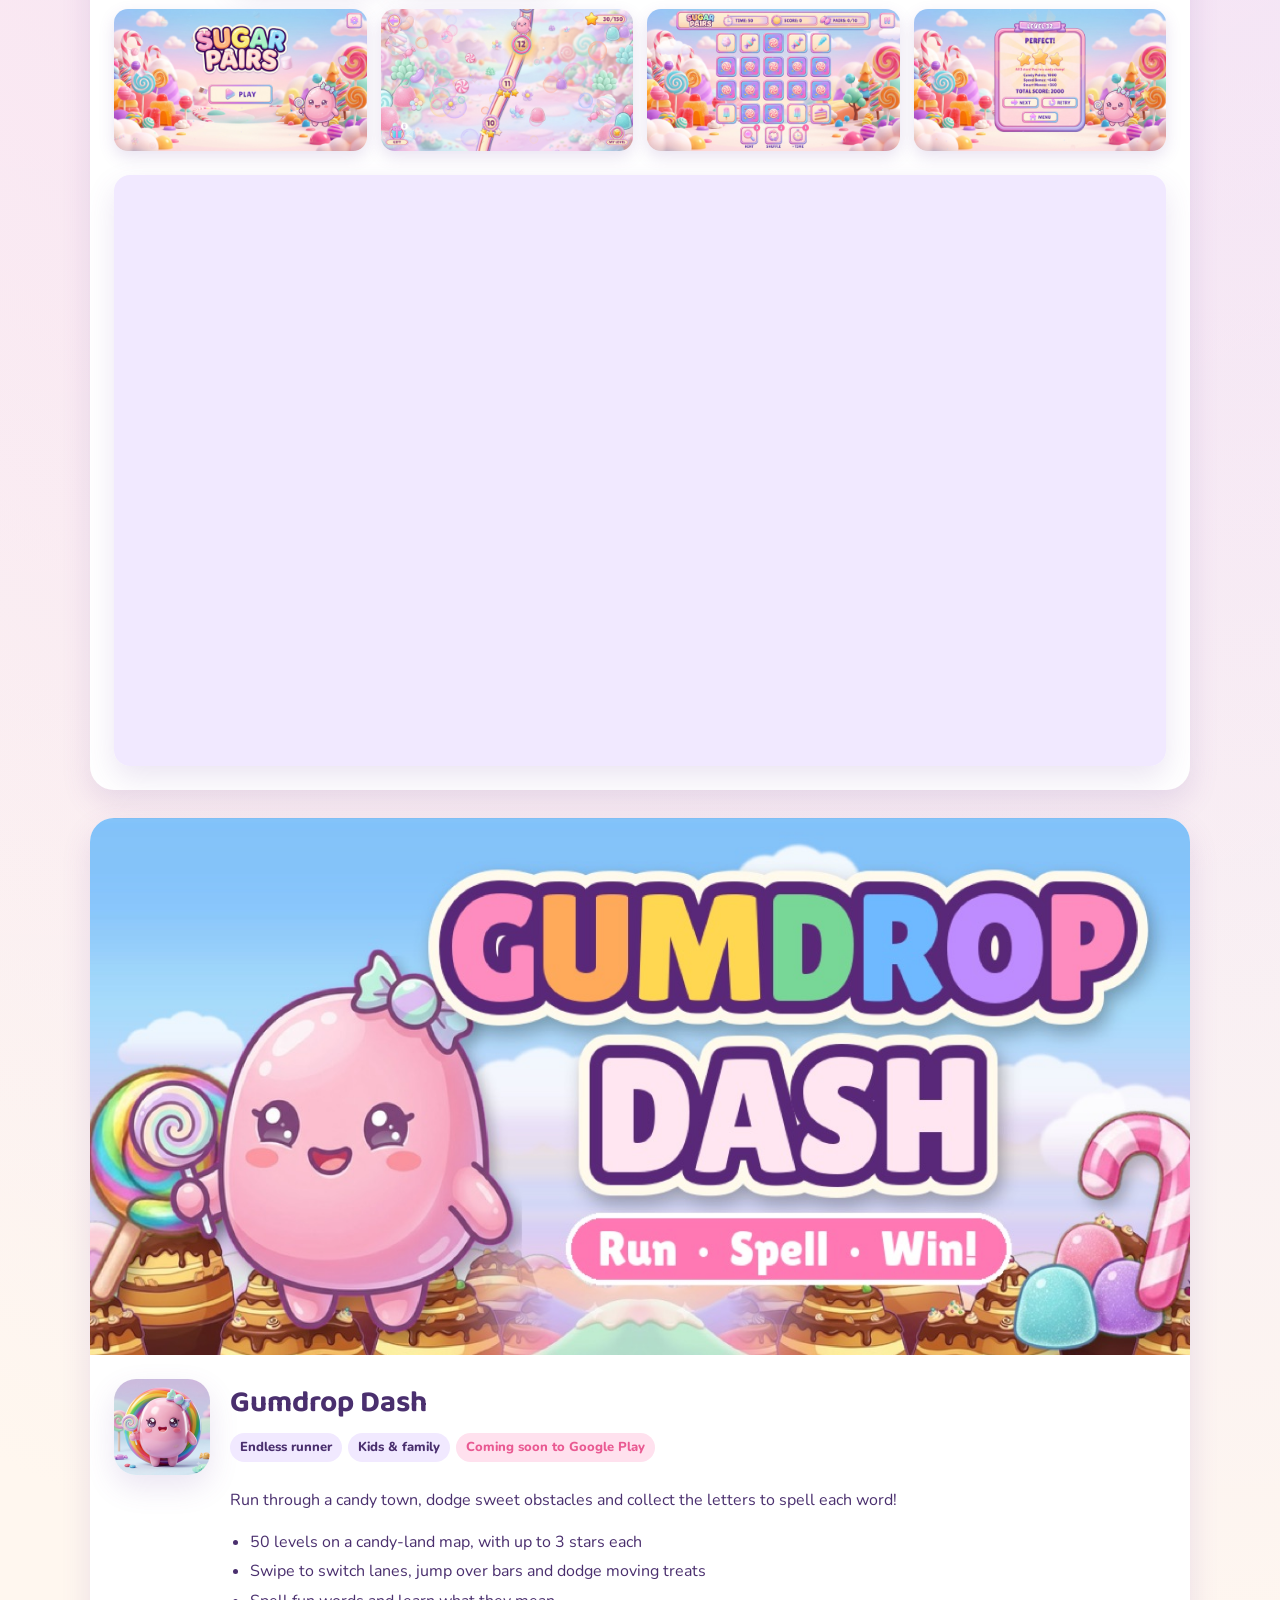
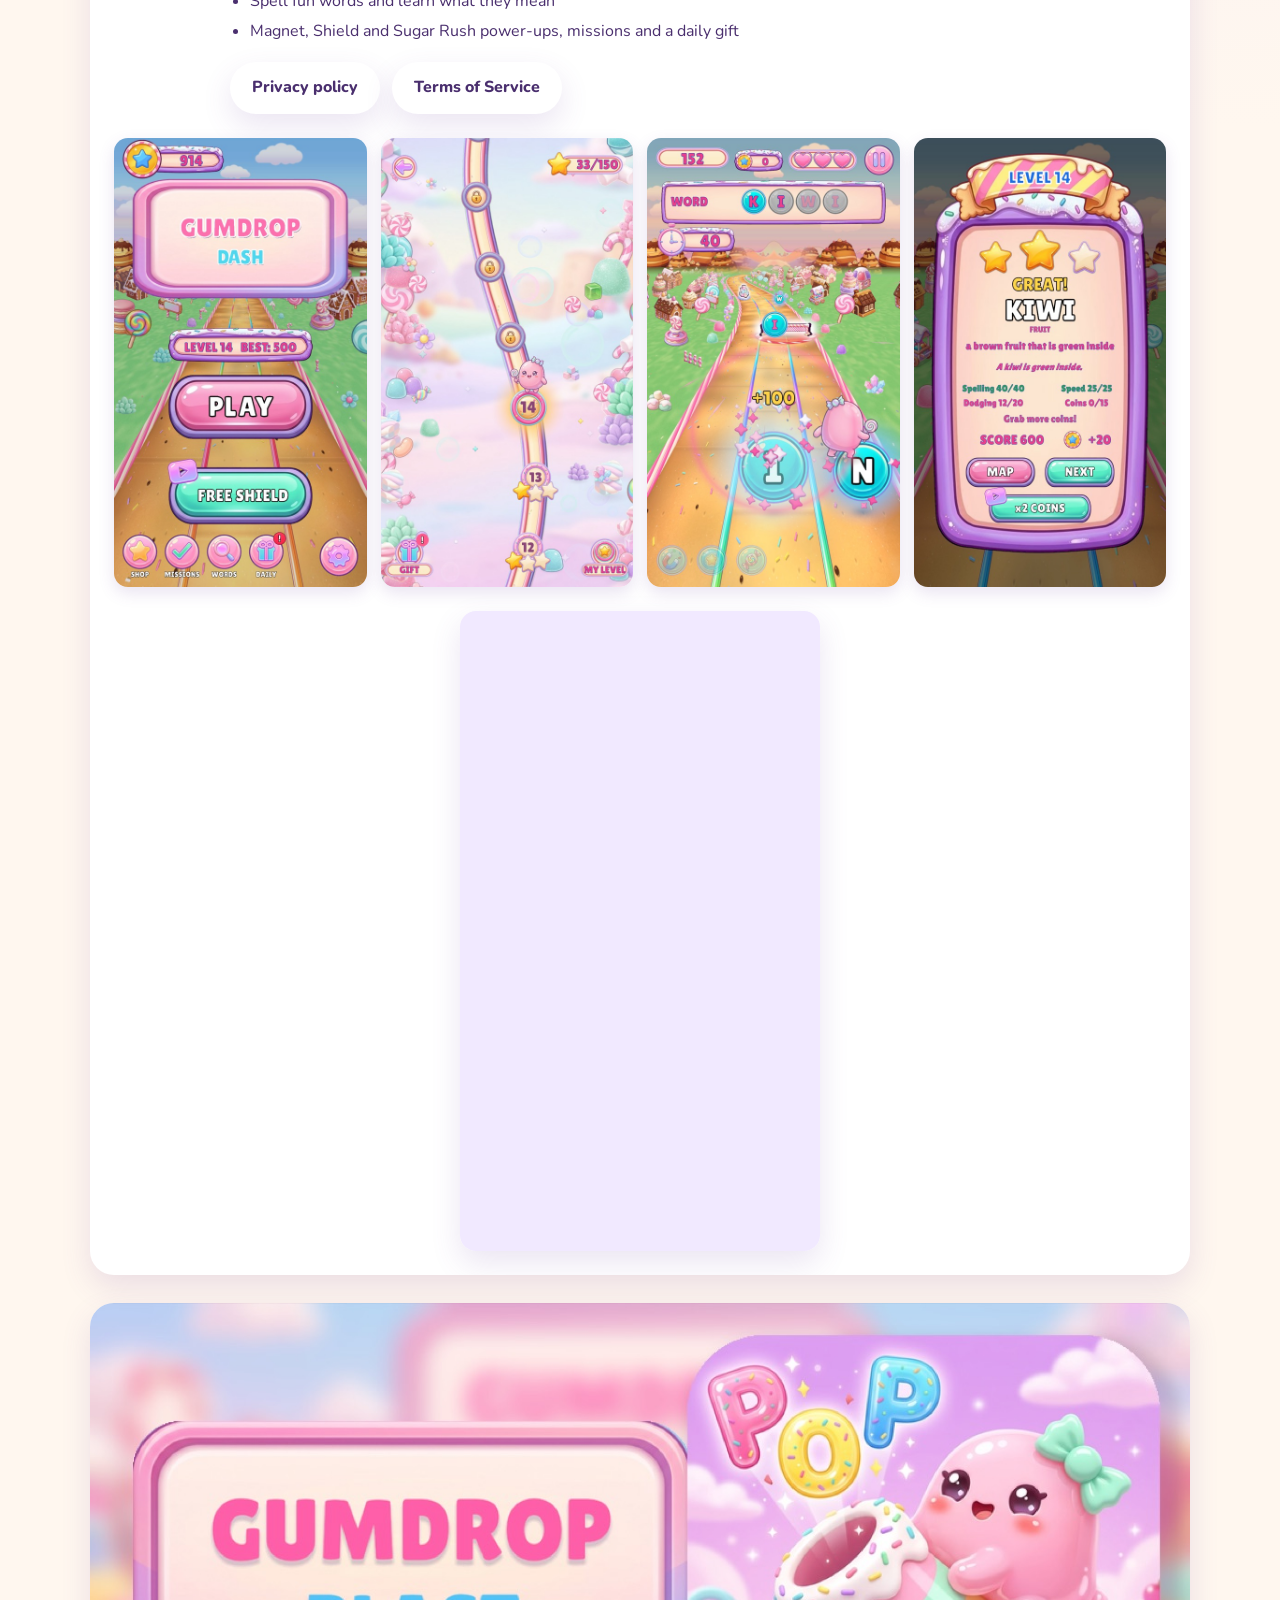
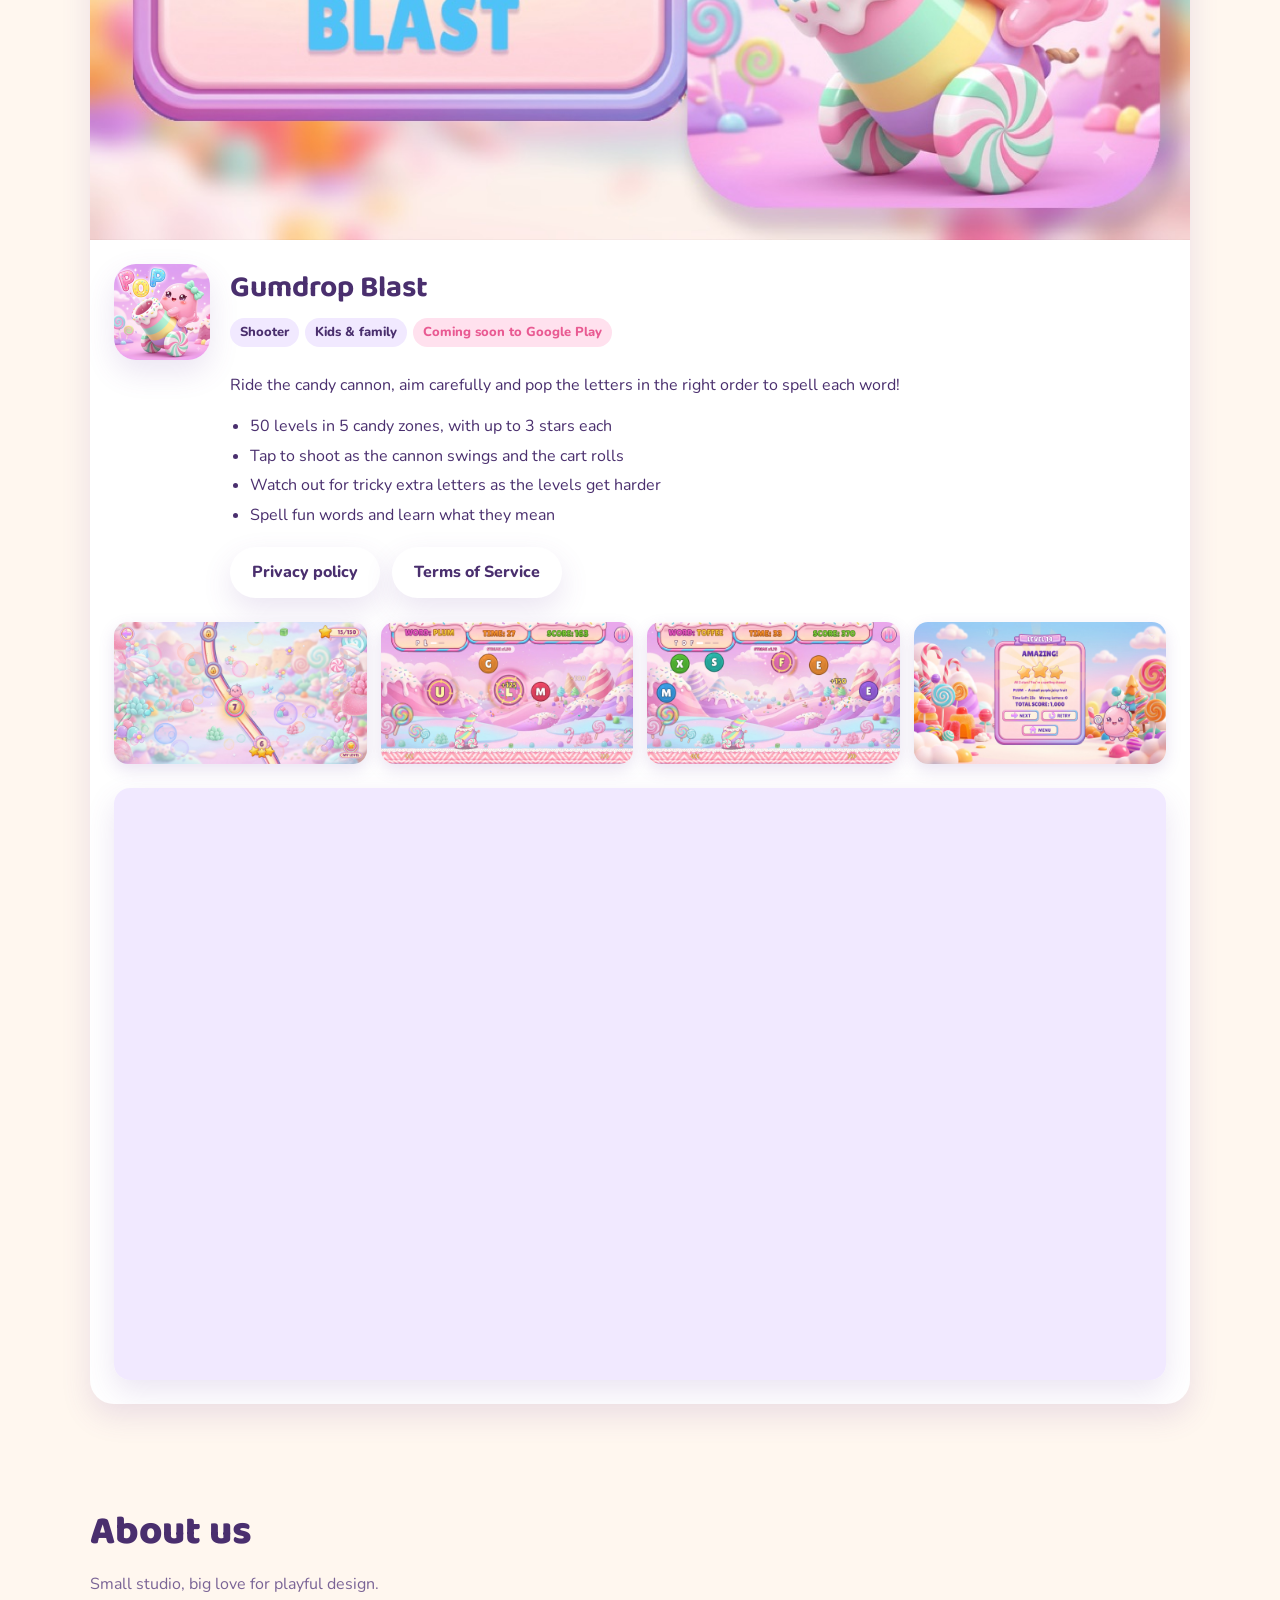
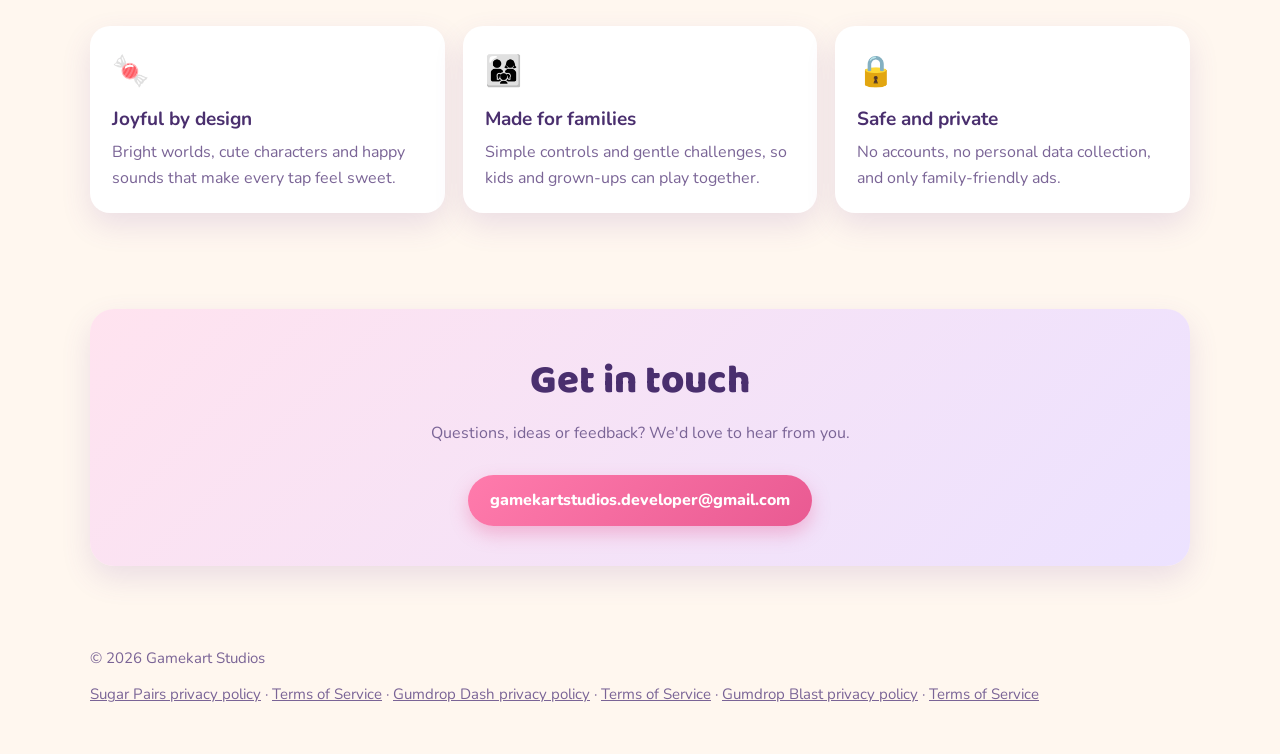
==== commit c944e248: "Use unlisted YouTube trailers for Gumdrop games, new Sugar Pairs banner, mobile layout fixes Co-Auth" ====
--- a/index.html
+++ b/index.html
@@ -109,7 +109,7 @@
           </div>
           <div class="video">
             <div class="video-frame portrait">
-              <video src="assets/video/gumdrop-dash.mp4" poster="assets/video/gumdrop-dash-poster.jpg" controls muted playsinline preload="none" title="Gumdrop Dash gameplay"></video>
+              <iframe src="https://www.youtube-nocookie.com/embed/_F68cdBNy2E" title="Gumdrop Dash gameplay trailer" loading="lazy" allow="accelerometer; encrypted-media; gyroscope; picture-in-picture" allowfullscreen></iframe>
             </div>
           </div>
         </article>
@@ -142,7 +142,7 @@
           </div>
           <div class="video">
             <div class="video-frame">
-              <video src="assets/video/gumdrop-blast.mp4" poster="assets/video/gumdrop-blast-poster.jpg" controls muted playsinline preload="none" title="Gumdrop Blast gameplay"></video>
+              <iframe src="https://www.youtube-nocookie.com/embed/CSEzNzM2Evg" title="Gumdrop Blast gameplay trailer" loading="lazy" allow="accelerometer; encrypted-media; gyroscope; picture-in-picture" allowfullscreen></iframe>
             </div>
           </div>
         </article>
--- a/assets/styles.css
+++ b/assets/styles.css
@@ -102,7 +102,7 @@
 .video { padding: 0 24px 24px; }
 .video-frame { position: relative; width: 100%; aspect-ratio: 16 / 9; border-radius: 16px; overflow: hidden; box-shadow: var(--shadow); }
 .video-frame.portrait { aspect-ratio: 9 / 16; max-width: 360px; margin: 0 auto; }
-.video-frame iframe, .video-frame video { position: absolute; inset: 0; width: 100%; height: 100%; border: 0; object-fit: cover; background: #f1e9ff; }
+.video-frame iframe { position: absolute; inset: 0; width: 100%; height: 100%; border: 0; object-fit: cover; background: #f1e9ff; }
 
 /* About / contact */
 .cards { display: grid; grid-template-columns: repeat(3, 1fr); gap: 18px; }
@@ -135,3 +135,25 @@
   .game-body { grid-template-columns: 1fr; }
   .nav { gap: 12px; font-size: 15px; }
 }
+
+/* Phones */
+@media (max-width: 560px) {
+  .site-header .wrap { padding: 8px 0; gap: 4px 10px; flex-wrap: wrap; justify-content: center; }
+  .brand { gap: 8px; }
+  .brand-mark { width: 34px; height: 34px; font-size: 17px; border-radius: 10px; }
+  .brand-name { font-size: 18px; white-space: nowrap; }
+  .nav { gap: 22px; font-size: 15px; flex-wrap: nowrap; width: 100%; justify-content: center; }
+  .hero { padding: 24px 0 24px; }
+  .hero h1 { font-size: clamp(30px, 9vw, 40px); line-height: 1.15; }
+  .section-title { font-size: 30px; }
+  .game-body { padding: 18px; gap: 14px; }
+  .game-icon { width: 76px; height: 76px; border-radius: 18px; }
+  .game-body h3 { font-size: 26px; }
+  .shots { gap: 10px; padding: 0 18px 18px; }
+  .shots img { border-radius: 10px; }
+  .video { padding: 0 18px 18px; }
+  .video-frame.portrait { max-width: 260px; }
+  .btn-row { flex-wrap: wrap; }
+  .btn { max-width: 100%; overflow-wrap: anywhere; justify-content: center; text-align: center; }
+  .site-footer .wrap { flex-direction: column; text-align: center; gap: 8px; }
+}
